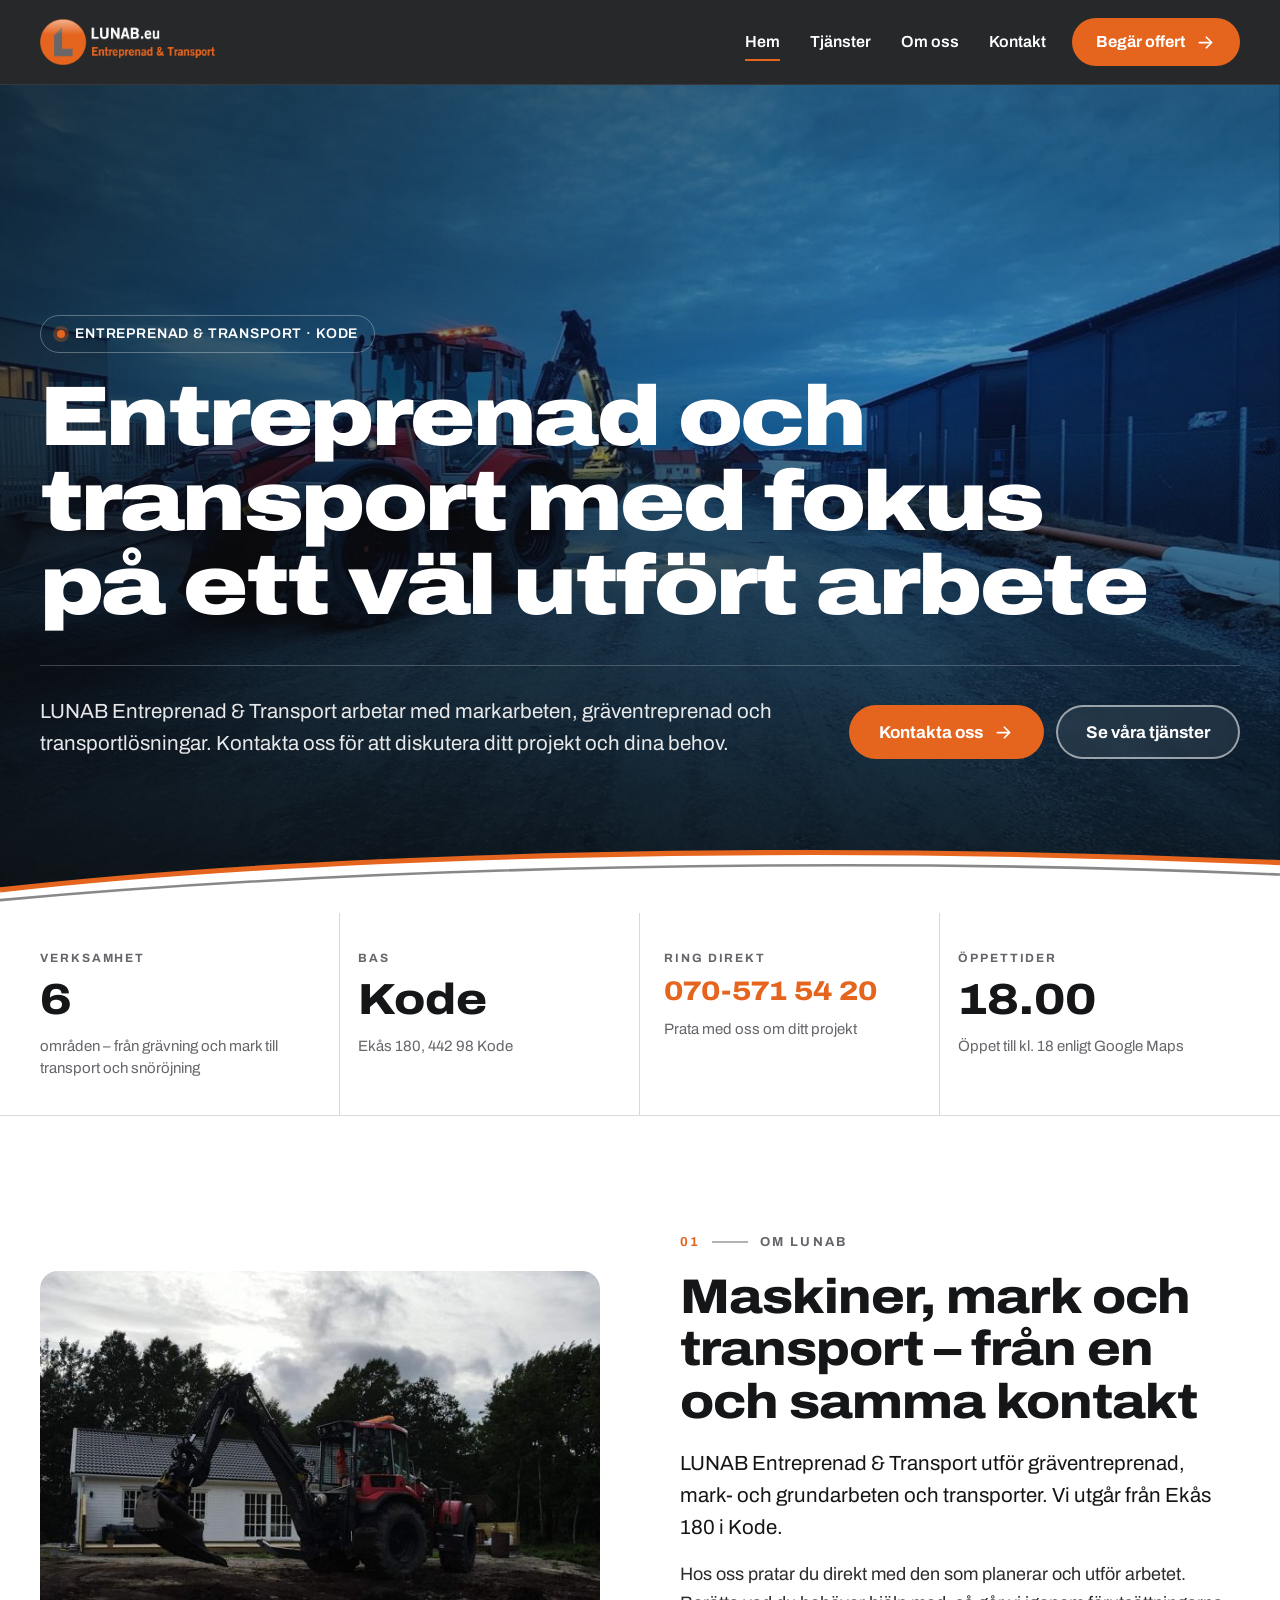
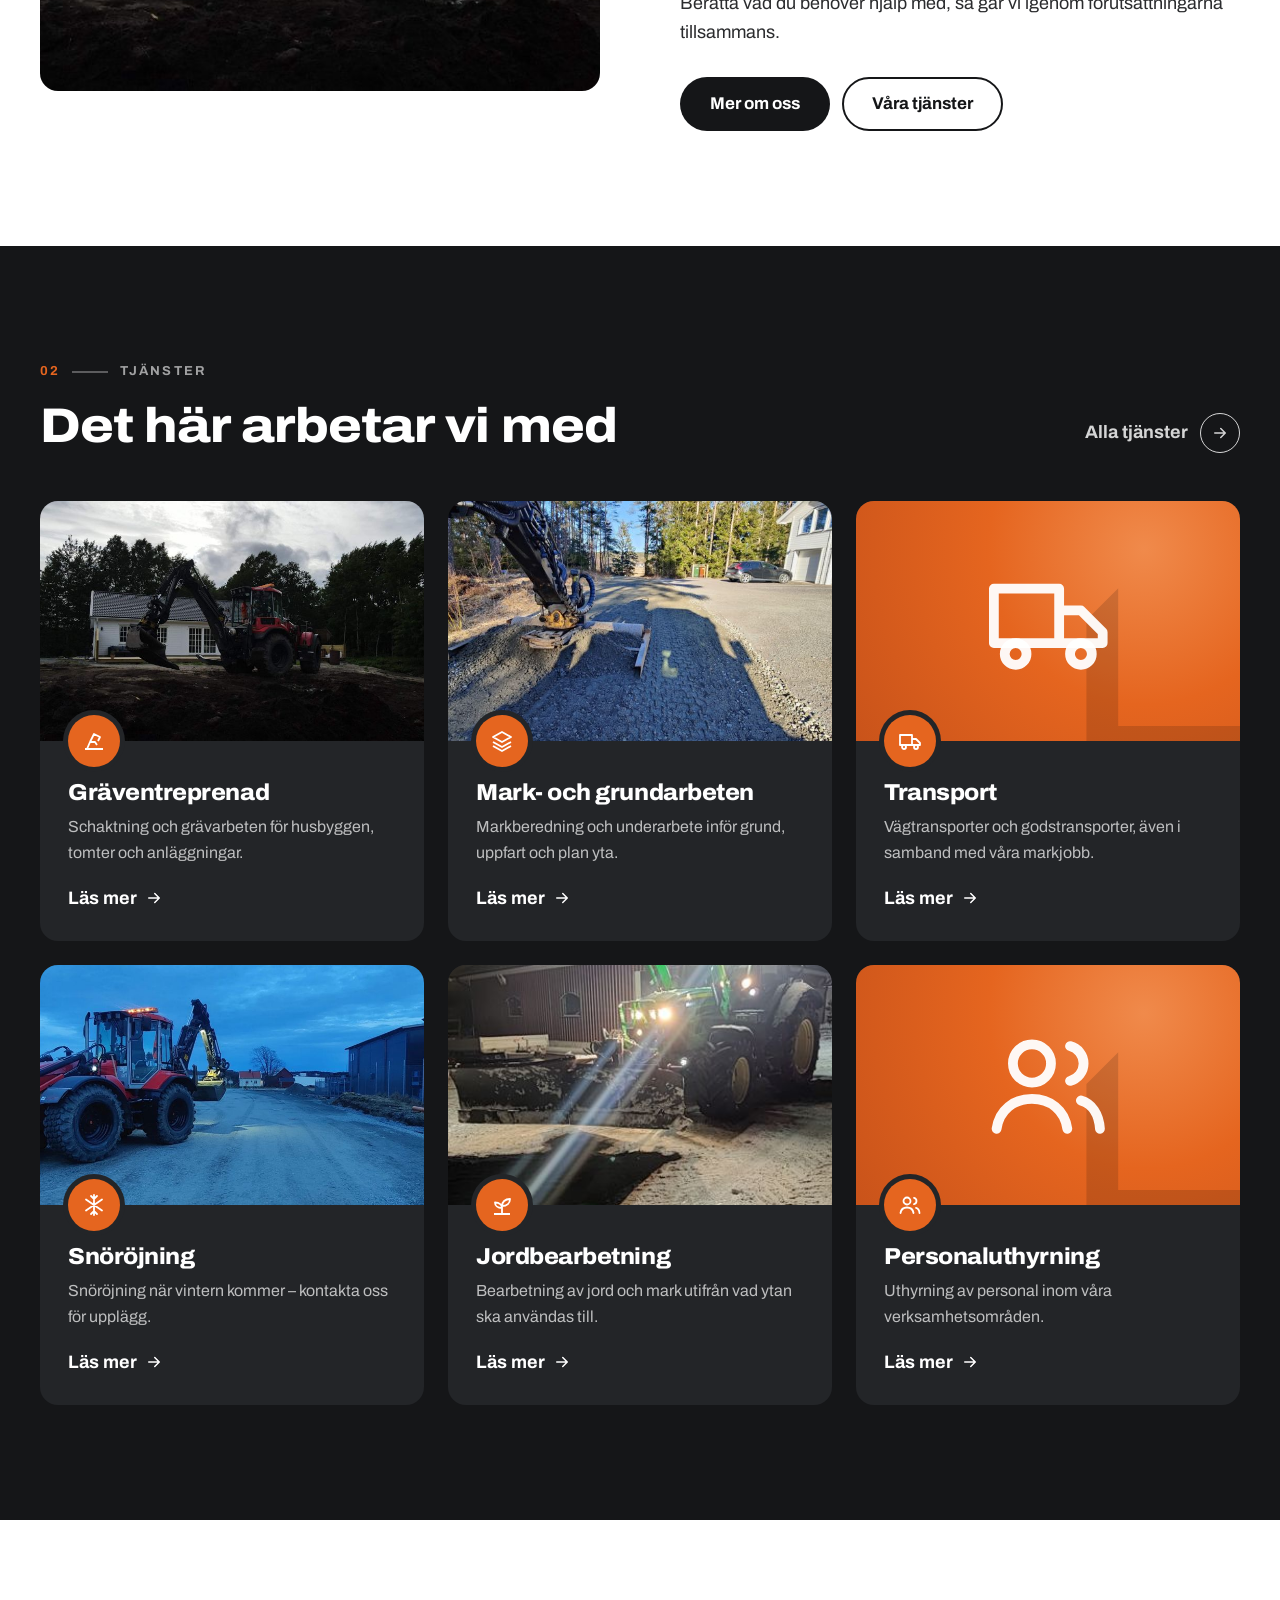
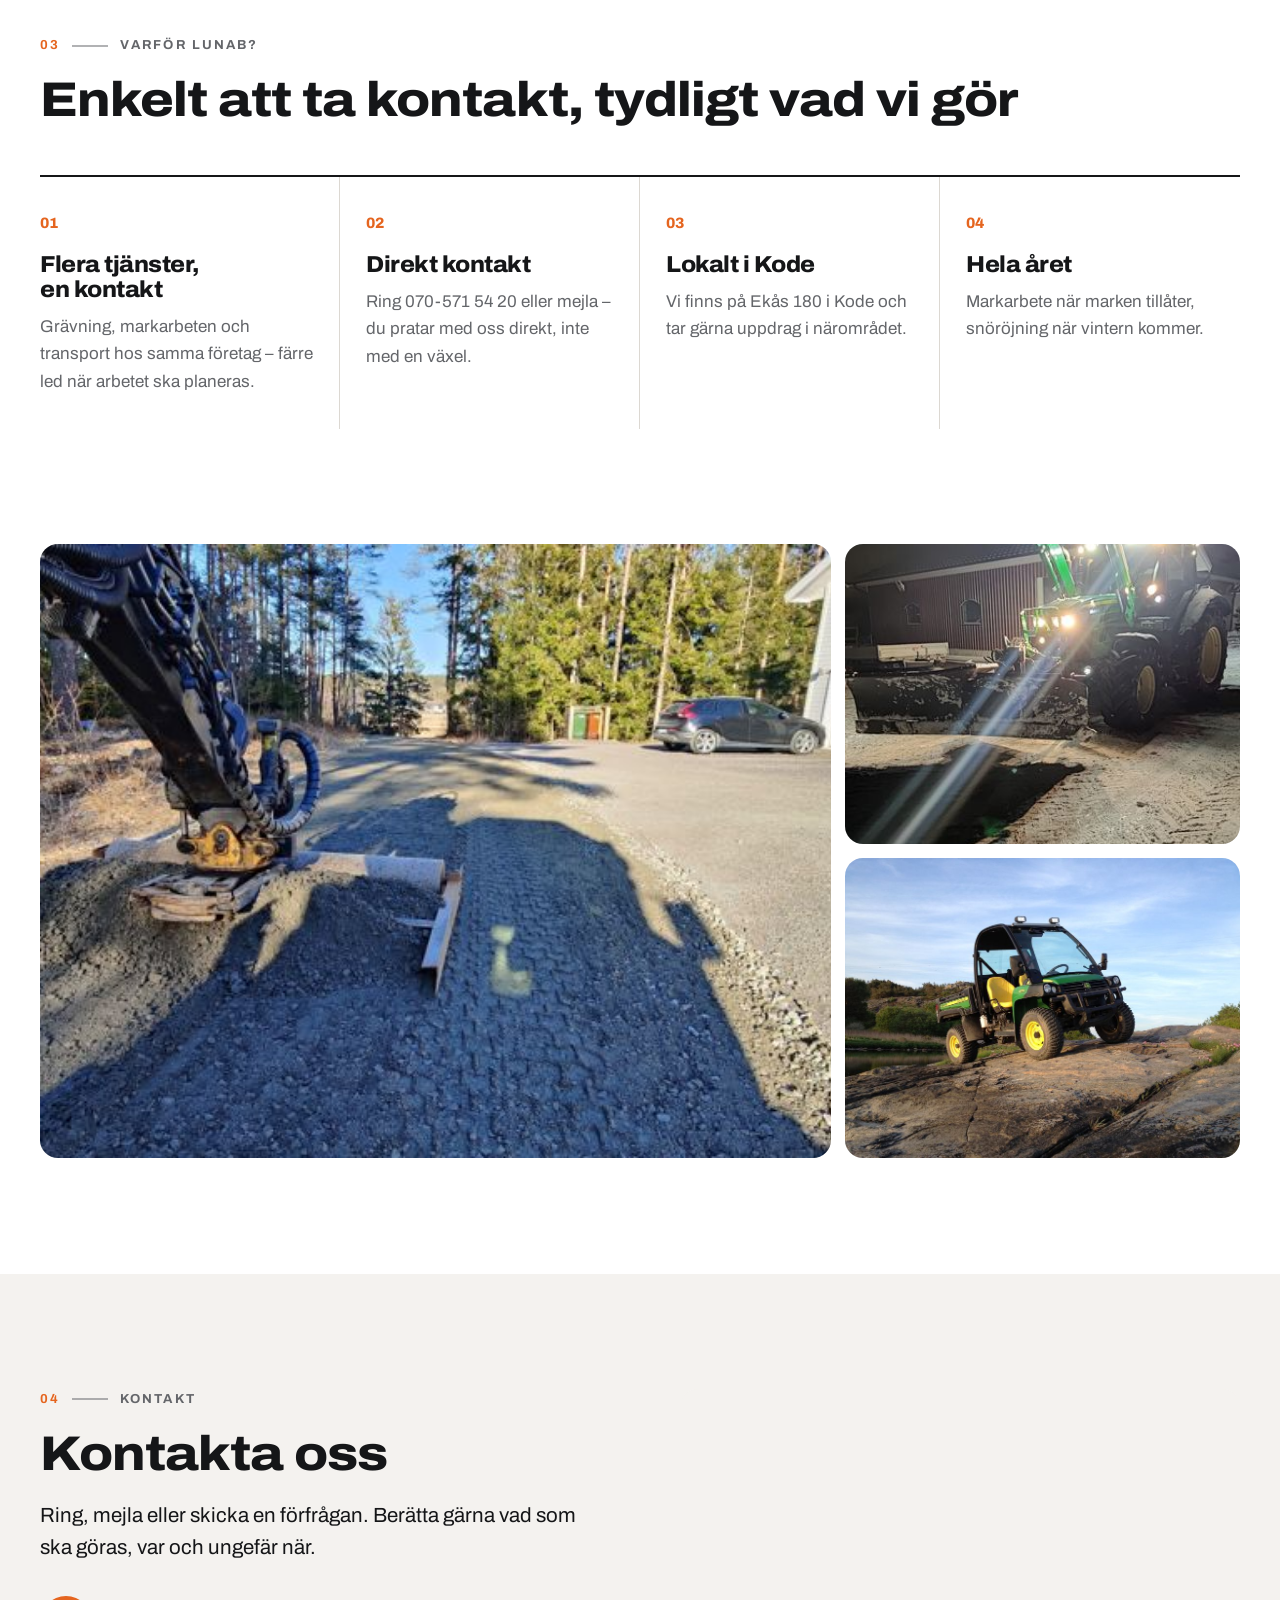
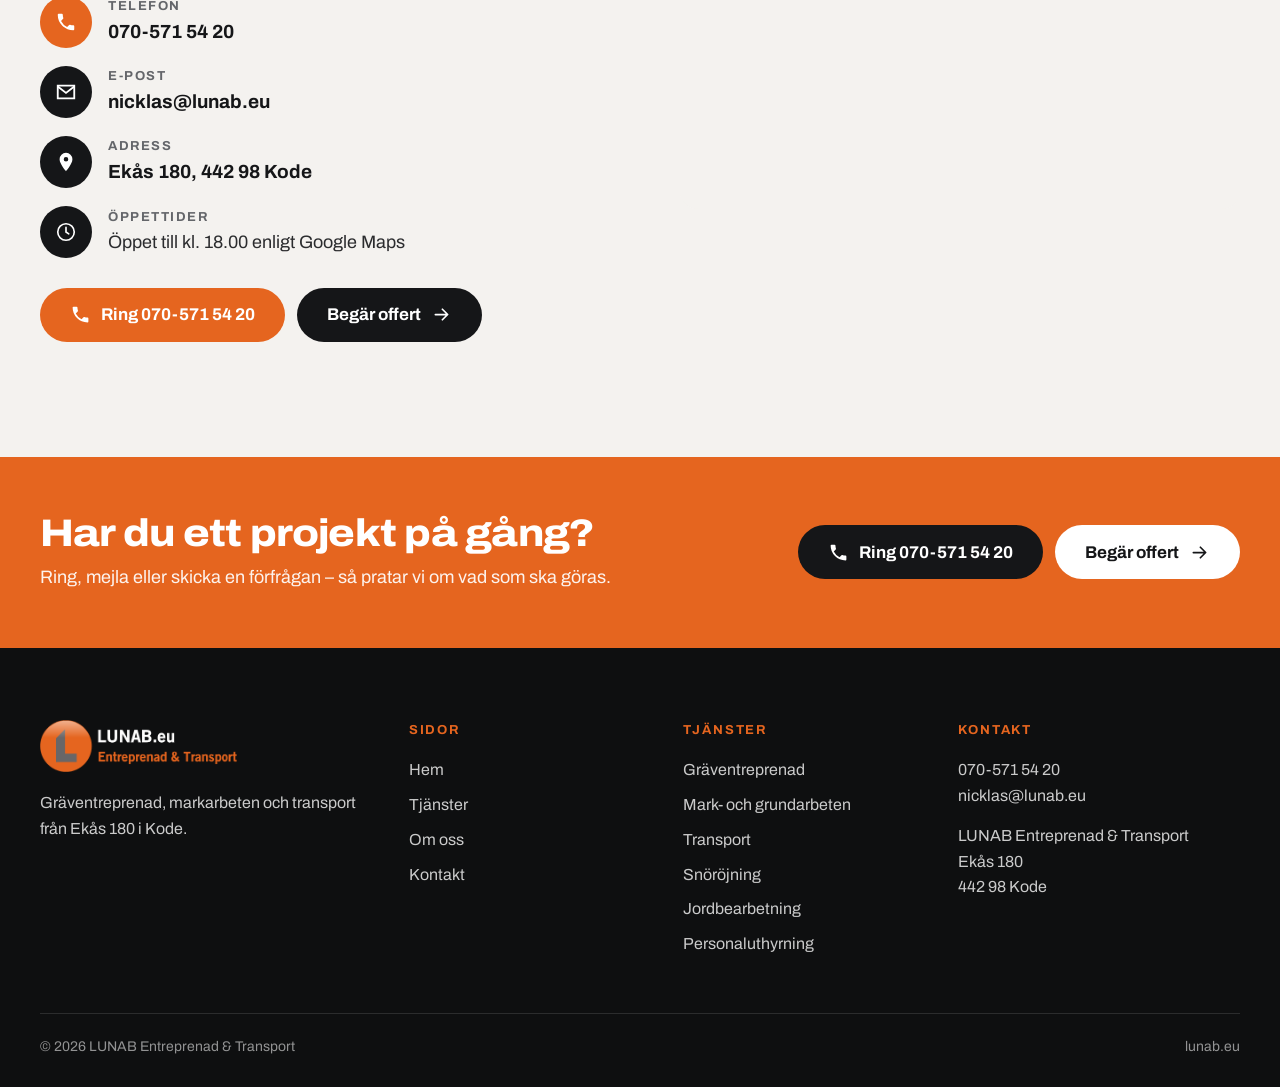
==== docs/index.html @ 1060cd92 "Ny webbplats för LUNAB Entreprenad & Transport Fem sidor (hem, tjänster, om oss, kontakt, 404) byggd" ====
<!doctype html>
<html lang="sv">
<head>
<meta charset="utf-8">
<meta name="viewport" content="width=device-width, initial-scale=1">
<title>LUNAB Entreprenad &amp; Transport – gräventreprenad, markarbeten och transport i Kode</title>
<meta name="description" content="LUNAB Entreprenad &amp; Transport i Kode utför gräventreprenad, mark- och grundarbeten, transporter, snöröjning, jordbearbetning och personaluthyrning. Ring 070-571 54 20.">
<link rel="canonical" href="https://elevatestudio018.github.io/LUNAB/">
<meta property="og:type" content="website">
<meta property="og:locale" content="sv_SE">
<meta property="og:title" content="LUNAB Entreprenad &amp; Transport – gräventreprenad, markarbeten och transport i Kode">
<meta property="og:description" content="LUNAB Entreprenad &amp; Transport i Kode utför gräventreprenad, mark- och grundarbeten, transporter, snöröjning, jordbearbetning och personaluthyrning. Ring 070-571 54 20.">
<meta property="og:url" content="https://elevatestudio018.github.io/LUNAB/">
<meta property="og:image" content="https://elevatestudio018.github.io/LUNAB/img/hero-maskin.jpg">
<meta name="theme-color" content="#151618">
<link rel="icon" href="img/symbol-32.png" sizes="32x32">
<link rel="apple-touch-icon" href="img/symbol-180.png">
<link rel="preconnect" href="https://fonts.googleapis.com">
<link rel="preconnect" href="https://fonts.gstatic.com" crossorigin>
<link rel="stylesheet" href="https://fonts.googleapis.com/css2?family=Archivo:wdth,wght@100..125,400..900&display=swap">
<link rel="stylesheet" href="assets/site.css">
<script type="application/ld+json">{"@context": "https://schema.org", "@type": "GeneralContractor", "name": "LUNAB Entreprenad & Transport", "url": "https://elevatestudio018.github.io/LUNAB/", "telephone": "+46 70 571 54 20", "email": "nicklas@lunab.eu", "image": "https://elevatestudio018.github.io/LUNAB/img/hero-maskin.jpg", "logo": "https://elevatestudio018.github.io/LUNAB/img/symbol-512.png", "sameAs": ["https://www.lunab.eu/"], "address": {"@type": "PostalAddress", "streetAddress": "Ekås 180", "postalCode": "442 98", "addressLocality": "Kode", "addressCountry": "SE"}, "areaServed": "Kode med omnejd", "makesOffer": [{"@type": "Offer", "itemOffered": {"@type": "Service", "name": "Gräventreprenad"}}, {"@type": "Offer", "itemOffered": {"@type": "Service", "name": "Mark- och grundarbeten"}}, {"@type": "Offer", "itemOffered": {"@type": "Service", "name": "Transport"}}, {"@type": "Offer", "itemOffered": {"@type": "Service", "name": "Snöröjning"}}, {"@type": "Offer", "itemOffered": {"@type": "Service", "name": "Jordbearbetning"}}, {"@type": "Offer", "itemOffered": {"@type": "Service", "name": "Personaluthyrning"}}]}</script>
</head>
<body>
<a class="skip" href="#main">Hoppa till innehållet</a>
<header class="head" id="head">
  <div class="wrap bar">
    <a class="logo" href="index.html" aria-label="LUNAB Entreprenad & Transport – startsidan"><img class="logo-img" src="img/lunab-logo-ljus.png" alt="LUNAB.eu Entreprenad &amp; Transport" width="444" height="117"></a>
    <nav class="nav" aria-label="Huvudmeny"><a href="index.html" aria-current="page">Hem</a><a href="tjanster.html">Tjänster</a><a href="om-oss.html">Om oss</a><a href="kontakt.html">Kontakt</a></nav>
    <a class="pill pill-orange head-cta" href="kontakt.html#offert">Begär offert <svg class="pi" viewBox="0 0 24 24" fill="none" aria-hidden="true"><path d="M5 12h13M13 6l6 6-6 6" fill="none" stroke="currentColor" stroke-width="2" stroke-linecap="round" stroke-linejoin="round"/></svg></a>
    <a class="round round-orange head-round" href="tel:+46705715420" aria-label="Ring 070-571 54 20"><svg class="pi" viewBox="0 0 24 24" fill="currentColor" aria-hidden="true"><path d="M6.6 10.8a15.1 15.1 0 0 0 6.6 6.6l2.2-2.2a1 1 0 0 1 1-.25 11.4 11.4 0 0 0 3.6.57 1 1 0 0 1 1 1V20a1 1 0 0 1-1 1A17 17 0 0 1 3 4a1 1 0 0 1 1-1h3.5a1 1 0 0 1 1 1c0 1.25.2 2.45.57 3.57a1 1 0 0 1-.25 1z"/></svg></a>
    <button class="burger" id="menuBtn" type="button" aria-expanded="false" aria-controls="menu" aria-label="Meny"><span></span><span></span></button>
  </div>
  <div class="menu" id="menu" hidden>
    <div class="wrap">
      <ul class="menu-main"><li><a href="index.html">Hem</a></li><li><a href="tjanster.html">Tjänster</a></li><li><a href="om-oss.html">Om oss</a></li><li><a href="kontakt.html">Kontakt</a></li></ul>
      <div class="btns"><a class="pill pill-orange" href="tel:+46705715420"><svg class="pi" viewBox="0 0 24 24" fill="currentColor" aria-hidden="true"><path d="M6.6 10.8a15.1 15.1 0 0 0 6.6 6.6l2.2-2.2a1 1 0 0 1 1-.25 11.4 11.4 0 0 0 3.6.57 1 1 0 0 1 1 1V20a1 1 0 0 1-1 1A17 17 0 0 1 3 4a1 1 0 0 1 1-1h3.5a1 1 0 0 1 1 1c0 1.25.2 2.45.57 3.57a1 1 0 0 1-.25 1z"/></svg>Ring 070-571 54 20</a><a class="pill pill-line" href="kontakt.html#offert">Begär offert</a></div>
    </div>
  </div>
</header>
<main id="main">

<section class="hero">
  <div class="hero-ph"><img class="" src="img/hero-maskin.jpg" srcset="img/hero-maskin-s.jpg 820w, img/hero-maskin.jpg 1920w" sizes="100vw" alt="LUNAB:s grävlastare på en arbetsplats i skymningen" fetchpriority="high"></div>
  <div class="wrap hero-in">
    <p class="hero-kicker"><span class="dot"></span>Entreprenad &amp; Transport · Kode</p>
    <h1>Entreprenad och transport med fokus på ett väl utfört arbete</h1>
    <div class="hero-row">
      <p class="hero-lead">LUNAB Entreprenad &amp; Transport arbetar med markarbeten, gräventreprenad och transportlösningar. Kontakta oss för att diskutera ditt projekt och dina behov.</p>
      <div class="btns">
        <a class="pill pill-orange" href="kontakt.html#offert">Kontakta oss <svg class="pi" viewBox="0 0 24 24" fill="none" aria-hidden="true"><path d="M5 12h13M13 6l6 6-6 6" fill="none" stroke="currentColor" stroke-width="2" stroke-linecap="round" stroke-linejoin="round"/></svg></a>
        <a class="pill pill-glass" href="tjanster.html">Se våra tjänster</a>
      </div>
    </div>
  </div>
  <svg class="swoosh" viewBox="0 0 1440 90" preserveAspectRatio="none" aria-hidden="true">
  <path d="M0 90V62C360 20 900 6 1440 30v60z" fill="var(--paper)"/>
  <path d="M0 62C360 20 900 6 1440 30" fill="none" stroke="var(--orange)" stroke-width="6"/>
  <path d="M0 74C420 34 960 22 1440 44" fill="none" stroke="var(--steel)" stroke-width="3" opacity=".8"/>
</svg>
</section>

<section class="facts">
  <div class="wrap facts-grid">
    <div class="fact reveal"><p class="fact-h">Verksamhet</p><p class="fact-big">6</p><p>områden – från grävning och mark till transport och snöröjning</p></div>
    <div class="fact reveal"><p class="fact-h">Bas</p><p class="fact-big">Kode</p><p>Ekås 180, 442 98 Kode</p></div>
    <div class="fact reveal"><p class="fact-h">Ring direkt</p><p class="fact-big fact-tel"><a href="tel:+46705715420">070-571 54 20</a></p><p>Prata med oss om ditt projekt</p></div>
    <div class="fact reveal"><p class="fact-h">Öppettider</p><p class="fact-big">18.00</p><p>Öppet till kl. 18 enligt Google Maps</p></div>
  </div>
</section>

<section class="sec">
  <div class="wrap split">
    <figure class="ph reveal"><img class="" src="img/grav-villa.jpg" srcset="img/grav-villa-s.jpg 820w, img/grav-villa.jpg 1920w" sizes="(min-width: 960px) 50vw, 100vw" alt="LUNAB:s grävlastare vid ett nybyggt hus" loading="lazy" decoding="async"></figure>
    <div class="reveal">
      <p class="eyebrow"><span class="eb-num">01</span><span class="eb-line"></span>Om LUNAB</p>
      <h2>Maskiner, mark och transport – från en och samma kontakt</h2>
      <p class="lead">LUNAB Entreprenad &amp; Transport utför gräventreprenad, mark- och grundarbeten och transporter. Vi utgår från Ekås 180 i Kode.</p>
      <p>Hos oss pratar du direkt med den som planerar och utför arbetet. Berätta vad du behöver hjälp med, så går vi igenom förutsättningarna tillsammans.</p>
      <div class="btns">
        <a class="pill pill-dark" href="om-oss.html">Mer om oss</a>
        <a class="pill pill-line-dark" href="tjanster.html">Våra tjänster</a>
      </div>
    </div>
  </div>
</section>

<section class="sec sec-dark" id="tjanster">
  <div class="wrap">
    <div class="sec-head">
      <div><p class="eyebrow"><span class="eb-num">02</span><span class="eb-line"></span>Tjänster</p><h2>Det här arbetar vi med</h2></div>
      <a class="arrow-link" href="tjanster.html">Alla tjänster <span class="round round-line"><svg class="pi" viewBox="0 0 24 24" fill="none" aria-hidden="true"><path d="M5 12h13M13 6l6 6-6 6" fill="none" stroke="currentColor" stroke-width="2" stroke-linecap="round" stroke-linejoin="round"/></svg></span></a>
    </div>
    <ul class="cards"><li class="card reveal"><a href="tjanster.html#gravning"><div class="card-ph"><img class="" src="img/grav-villa.jpg" srcset="img/grav-villa-s.jpg 820w, img/grav-villa.jpg 1920w" sizes="(min-width: 1100px) 33vw, (min-width: 760px) 50vw, 100vw" alt="Gräventreprenad – LUNAB" loading="lazy" decoding="async"></div>
      <div class="card-body">
        <span class="card-icon"><svg class="ic" viewBox="0 0 24 24" fill="none" aria-hidden="true"><path d="M3 20h18M5 20l3-7h5l2 3M8 13l4-8 6 3-2 4" fill="none" stroke="currentColor" stroke-width="1.8" stroke-linejoin="round"/></svg></span>
        <h3>Gräventreprenad</h3>
        <p>Schaktning och grävarbeten för husbyggen, tomter och anläggningar.</p>
        <span class="more">Läs mer <svg class="pi" viewBox="0 0 24 24" fill="none" aria-hidden="true"><path d="M5 12h13M13 6l6 6-6 6" fill="none" stroke="currentColor" stroke-width="2" stroke-linecap="round" stroke-linejoin="round"/></svg></span>
      </div></a></li><li class="card reveal"><a href="tjanster.html#mark"><div class="card-ph"><img class="" src="img/markarbete-grus.jpg" srcset="img/markarbete-grus-s.jpg 820w, img/markarbete-grus.jpg 1920w" sizes="(min-width: 1100px) 33vw, (min-width: 760px) 50vw, 100vw" alt="Mark- och grundarbeten – LUNAB" loading="lazy" decoding="async"></div>
      <div class="card-body">
        <span class="card-icon"><svg class="ic" viewBox="0 0 24 24" fill="none" aria-hidden="true"><path d="m12 3 9 5-9 5-9-5zM3 13l9 5 9-5M3 17l9 5 9-5" fill="none" stroke="currentColor" stroke-width="1.8" stroke-linejoin="round"/></svg></span>
        <h3>Mark- och grundarbeten</h3>
        <p>Markberedning och underarbete inför grund, uppfart och plan yta.</p>
        <span class="more">Läs mer <svg class="pi" viewBox="0 0 24 24" fill="none" aria-hidden="true"><path d="M5 12h13M13 6l6 6-6 6" fill="none" stroke="currentColor" stroke-width="2" stroke-linecap="round" stroke-linejoin="round"/></svg></span>
      </div></a></li><li class="card reveal"><a href="tjanster.html#transport"><div class="card-ph card-ph--brand"><svg class="card-ic" viewBox="0 0 24 24" fill="none" aria-hidden="true"><path d="M2 6h12v10H2zM14 10h4l4 4v2h-8z" fill="none" stroke="currentColor" stroke-width="1.8" stroke-linejoin="round"/><circle cx="6" cy="18" r="2" fill="none" stroke="currentColor" stroke-width="1.8"/><circle cx="18" cy="18" r="2" fill="none" stroke="currentColor" stroke-width="1.8"/></svg><span class="card-l" aria-hidden="true"></span></div>
      <div class="card-body">
        <span class="card-icon"><svg class="ic" viewBox="0 0 24 24" fill="none" aria-hidden="true"><path d="M2 6h12v10H2zM14 10h4l4 4v2h-8z" fill="none" stroke="currentColor" stroke-width="1.8" stroke-linejoin="round"/><circle cx="6" cy="18" r="2" fill="none" stroke="currentColor" stroke-width="1.8"/><circle cx="18" cy="18" r="2" fill="none" stroke="currentColor" stroke-width="1.8"/></svg></span>
        <h3>Transport</h3>
        <p>Vägtransporter och godstransporter, även i samband med våra markjobb.</p>
        <span class="more">Läs mer <svg class="pi" viewBox="0 0 24 24" fill="none" aria-hidden="true"><path d="M5 12h13M13 6l6 6-6 6" fill="none" stroke="currentColor" stroke-width="2" stroke-linecap="round" stroke-linejoin="round"/></svg></span>
      </div></a></li><li class="card reveal"><a href="tjanster.html#snorojning"><div class="card-ph"><img class="" src="img/hjullastare-kvall.jpg" srcset="img/hjullastare-kvall-s.jpg 820w, img/hjullastare-kvall.jpg 1920w" sizes="(min-width: 1100px) 33vw, (min-width: 760px) 50vw, 100vw" alt="Snöröjning – LUNAB" loading="lazy" decoding="async"></div>
      <div class="card-body">
        <span class="card-icon"><svg class="ic" viewBox="0 0 24 24" fill="none" aria-hidden="true"><path d="M12 2v20M4 6.5l16 11M20 6.5 4 17.5M9 3l3 3 3-3M9 21l3-3 3 3" fill="none" stroke="currentColor" stroke-width="1.8" stroke-linecap="round"/></svg></span>
        <h3>Snöröjning</h3>
        <p>Snöröjning när vintern kommer – kontakta oss för upplägg.</p>
        <span class="more">Läs mer <svg class="pi" viewBox="0 0 24 24" fill="none" aria-hidden="true"><path d="M5 12h13M13 6l6 6-6 6" fill="none" stroke="currentColor" stroke-width="2" stroke-linecap="round" stroke-linejoin="round"/></svg></span>
      </div></a></li><li class="card reveal"><a href="tjanster.html#jord"><div class="card-ph"><img class="" src="img/traktor-natt.jpg" srcset="img/traktor-natt-s.jpg 820w, img/traktor-natt.jpg 1920w" sizes="(min-width: 1100px) 33vw, (min-width: 760px) 50vw, 100vw" alt="Jordbearbetning – LUNAB" loading="lazy" decoding="async"></div>
      <div class="card-body">
        <span class="card-icon"><svg class="ic" viewBox="0 0 24 24" fill="none" aria-hidden="true"><path d="M12 21v-8M12 13c0-4 3-7 8-7 0 4-3 7-8 7zM12 15c0-3-2.5-5.5-7-5.5 0 3 2.5 5.5 7 5.5zM4 21h16" fill="none" stroke="currentColor" stroke-width="1.8" stroke-linejoin="round"/></svg></span>
        <h3>Jordbearbetning</h3>
        <p>Bearbetning av jord och mark utifrån vad ytan ska användas till.</p>
        <span class="more">Läs mer <svg class="pi" viewBox="0 0 24 24" fill="none" aria-hidden="true"><path d="M5 12h13M13 6l6 6-6 6" fill="none" stroke="currentColor" stroke-width="2" stroke-linecap="round" stroke-linejoin="round"/></svg></span>
      </div></a></li><li class="card reveal"><a href="tjanster.html#personal"><div class="card-ph card-ph--brand"><svg class="card-ic" viewBox="0 0 24 24" fill="none" aria-hidden="true"><circle cx="9" cy="8" r="3.5" fill="none" stroke="currentColor" stroke-width="1.8"/><path d="M2.5 20c.5-3.5 3.2-5.5 6.5-5.5s6 2 6.5 5.5M16 4.8a3.3 3.3 0 0 1 0 6.4M18 14.8c2 .6 3.3 2.4 3.5 5.2" fill="none" stroke="currentColor" stroke-width="1.8" stroke-linecap="round"/></svg><span class="card-l" aria-hidden="true"></span></div>
      <div class="card-body">
        <span class="card-icon"><svg class="ic" viewBox="0 0 24 24" fill="none" aria-hidden="true"><circle cx="9" cy="8" r="3.5" fill="none" stroke="currentColor" stroke-width="1.8"/><path d="M2.5 20c.5-3.5 3.2-5.5 6.5-5.5s6 2 6.5 5.5M16 4.8a3.3 3.3 0 0 1 0 6.4M18 14.8c2 .6 3.3 2.4 3.5 5.2" fill="none" stroke="currentColor" stroke-width="1.8" stroke-linecap="round"/></svg></span>
        <h3>Personaluthyrning</h3>
        <p>Uthyrning av personal inom våra verksamhetsområden.</p>
        <span class="more">Läs mer <svg class="pi" viewBox="0 0 24 24" fill="none" aria-hidden="true"><path d="M5 12h13M13 6l6 6-6 6" fill="none" stroke="currentColor" stroke-width="2" stroke-linecap="round" stroke-linejoin="round"/></svg></span>
      </div></a></li></ul>
  </div>
</section>

<section class="sec">
  <div class="wrap">
    <div class="sec-head">
      <div><p class="eyebrow"><span class="eb-num">03</span><span class="eb-line"></span>Varför LUNAB?</p><h2>Enkelt att ta kontakt, tydligt vad vi gör</h2></div>
    </div>
    <ol class="why">
      <li class="reveal"><span class="why-n">01</span><h3>Flera tjänster, en kontakt</h3><p>Grävning, markarbeten och transport hos samma företag – färre led när arbetet ska planeras.</p></li>
      <li class="reveal"><span class="why-n">02</span><h3>Direkt kontakt</h3><p>Ring 070-571 54 20 eller mejla – du pratar med oss direkt, inte med en växel.</p></li>
      <li class="reveal"><span class="why-n">03</span><h3>Lokalt i Kode</h3><p>Vi finns på Ekås 180 i Kode och tar gärna uppdrag i närområdet.</p></li>
      <li class="reveal"><span class="why-n">04</span><h3>Hela året</h3><p>Markarbete när marken tillåter, snöröjning när vintern kommer.</p></li>
    </ol>
  </div>
</section>

<section class="gallery" aria-label="Bilder från LUNAB">
  <div class="wrap">
    <div class="gal">
      <figure class="g1 reveal"><img class="" src="img/markarbete-grus.jpg" srcset="img/markarbete-grus-s.jpg 820w, img/markarbete-grus.jpg 1920w" sizes="(min-width: 960px) 60vw, 100vw" alt="Grävmaskin som planerar en grusyta" loading="lazy" decoding="async"></figure>
      <figure class="g2 reveal"><img class="" src="img/traktor-natt.jpg" srcset="img/traktor-natt-s.jpg 820w, img/traktor-natt.jpg 1920w" sizes="(min-width: 960px) 30vw, 50vw" alt="Traktor med lastare i arbete på kvällen" loading="lazy" decoding="async"></figure>
      <figure class="g3 reveal"><img class="" src="img/gator.jpg" srcset="img/gator-s.jpg 820w, img/gator.jpg 1920w" sizes="(min-width: 960px) 30vw, 50vw" alt="LUNAB:s terrängfordon på en klipphäll" loading="lazy" decoding="async"></figure>
      <figure class="g4 reveal"><img class="" src="img/hjullastare-kvall.jpg" srcset="img/hjullastare-kvall-s.jpg 820w, img/hjullastare-kvall.jpg 1920w" sizes="(min-width: 960px) 60vw, 100vw" alt="Grävlastare på en arbetsplats en vinterkväll" loading="lazy" decoding="async"></figure>
    </div>
  </div>
</section>

<section class="sec sec-tint" id="kontakt">
  <div class="wrap split split-top">
    <div class="reveal">
      <p class="eyebrow"><span class="eb-num">04</span><span class="eb-line"></span>Kontakt</p>
      <h2>Kontakta oss</h2>
      <p class="lead">Ring, mejla eller skicka en förfrågan. Berätta gärna vad som ska göras, var och ungefär när.</p>
      <ul class="clist">
      <li><span class="round round-orange"><svg class="pi" viewBox="0 0 24 24" fill="currentColor" aria-hidden="true"><path d="M6.6 10.8a15.1 15.1 0 0 0 6.6 6.6l2.2-2.2a1 1 0 0 1 1-.25 11.4 11.4 0 0 0 3.6.57 1 1 0 0 1 1 1V20a1 1 0 0 1-1 1A17 17 0 0 1 3 4a1 1 0 0 1 1-1h3.5a1 1 0 0 1 1 1c0 1.25.2 2.45.57 3.57a1 1 0 0 1-.25 1z"/></svg></span><div><span class="cl-h">Telefon</span><a href="tel:+46705715420">070-571 54 20</a></div></li>
      <li><span class="round round-dark"><svg class="pi" viewBox="0 0 24 24" fill="none" aria-hidden="true"><path d="M3 5h18v14H3z" fill="none" stroke="currentColor" stroke-width="2"/><path d="m3 6 9 7 9-7" fill="none" stroke="currentColor" stroke-width="2"/></svg></span><div><span class="cl-h">E-post</span><a href="mailto:nicklas@lunab.eu">nicklas@lunab.eu</a></div></li>
      <li><span class="round round-dark"><svg class="pi" viewBox="0 0 24 24" fill="currentColor" aria-hidden="true"><path d="M12 2a7 7 0 0 0-7 7c0 5.2 7 13 7 13s7-7.8 7-13a7 7 0 0 0-7-7zm0 9.5A2.5 2.5 0 1 1 12 6.5a2.5 2.5 0 0 1 0 5z"/></svg></span><div><span class="cl-h">Adress</span><a href="https://www.google.com/maps/search/?api=1&amp;query=LUNAB+Entreprenad,+Ek%C3%A5s+180,+442+98+Kode" rel="noopener">Ekås 180, 442 98 Kode</a></div></li>
      <li><span class="round round-dark"><svg class="pi" viewBox="0 0 24 24" fill="none" aria-hidden="true"><circle cx="12" cy="12" r="9" fill="none" stroke="currentColor" stroke-width="1.8"/><path d="M12 7v5l3 2" fill="none" stroke="currentColor" stroke-width="1.8" stroke-linecap="round"/></svg></span><div><span class="cl-h">Öppettider</span><span>Öppet till kl. 18.00 enligt Google Maps</span></div></li>
    </ul>
      <div class="btns"><a class="pill pill-orange" href="tel:+46705715420"><svg class="pi" viewBox="0 0 24 24" fill="currentColor" aria-hidden="true"><path d="M6.6 10.8a15.1 15.1 0 0 0 6.6 6.6l2.2-2.2a1 1 0 0 1 1-.25 11.4 11.4 0 0 0 3.6.57 1 1 0 0 1 1 1V20a1 1 0 0 1-1 1A17 17 0 0 1 3 4a1 1 0 0 1 1-1h3.5a1 1 0 0 1 1 1c0 1.25.2 2.45.57 3.57a1 1 0 0 1-.25 1z"/></svg>Ring 070-571 54 20</a><a class="pill pill-dark" href="kontakt.html#offert">Begär offert <svg class="pi" viewBox="0 0 24 24" fill="none" aria-hidden="true"><path d="M5 12h13M13 6l6 6-6 6" fill="none" stroke="currentColor" stroke-width="2" stroke-linecap="round" stroke-linejoin="round"/></svg></a></div>
    </div>
    <div class="reveal"><div class="map"><iframe title="Karta: Ekås 180, 442 98 Kode" loading="lazy" referrerpolicy="no-referrer-when-downgrade" src="https://maps.google.com/maps?q=LUNAB+Entreprenad,+Ek%C3%A5s+180,+442+98+Kode&amp;z=13&amp;output=embed"></iframe></div></div>
  </div>
</section>
</main>
<section class="cta-band">
  <div class="wrap cta-in">
    <div>
      <h2>Har du ett projekt på gång?</h2>
      <p>Ring, mejla eller skicka en förfrågan – så pratar vi om vad som ska göras.</p>
    </div>
    <div class="btns"><a class="pill pill-orange" href="tel:+46705715420"><svg class="pi" viewBox="0 0 24 24" fill="currentColor" aria-hidden="true"><path d="M6.6 10.8a15.1 15.1 0 0 0 6.6 6.6l2.2-2.2a1 1 0 0 1 1-.25 11.4 11.4 0 0 0 3.6.57 1 1 0 0 1 1 1V20a1 1 0 0 1-1 1A17 17 0 0 1 3 4a1 1 0 0 1 1-1h3.5a1 1 0 0 1 1 1c0 1.25.2 2.45.57 3.57a1 1 0 0 1-.25 1z"/></svg>Ring 070-571 54 20</a><a class="pill pill-light" href="kontakt.html#offert">Begär offert <svg class="pi" viewBox="0 0 24 24" fill="none" aria-hidden="true"><path d="M5 12h13M13 6l6 6-6 6" fill="none" stroke="currentColor" stroke-width="2" stroke-linecap="round" stroke-linejoin="round"/></svg></a></div>
  </div>
</section>
<footer class="foot">
  <div class="wrap">
    <div class="foot-grid">
      <div>
        <img class="foot-logo" src="img/lunab-logo-ljus.png" alt="LUNAB Entreprenad & Transport" width="444" height="117" loading="lazy">
        <p class="foot-tag">Gräventreprenad, markarbeten och transport från Ekås 180 i Kode.</p>
      </div>
      <div><p class="foot-h">Sidor</p><ul><li><a href="index.html">Hem</a></li><li><a href="tjanster.html">Tjänster</a></li><li><a href="om-oss.html">Om oss</a></li><li><a href="kontakt.html">Kontakt</a></li></ul></div>
      <div><p class="foot-h">Tjänster</p><ul><li><a href="tjanster.html#gravning">Gräventreprenad</a></li><li><a href="tjanster.html#mark">Mark- och grundarbeten</a></li><li><a href="tjanster.html#transport">Transport</a></li><li><a href="tjanster.html#snorojning">Snöröjning</a></li><li><a href="tjanster.html#jord">Jordbearbetning</a></li><li><a href="tjanster.html#personal">Personaluthyrning</a></li></ul></div>
      <div>
        <p class="foot-h">Kontakt</p>
        <p><a href="tel:+46705715420">070-571 54 20</a><br><a href="mailto:nicklas@lunab.eu">nicklas@lunab.eu</a></p>
        <p>LUNAB Entreprenad & Transport<br>Ekås 180<br>442 98 Kode</p>
      </div>
    </div>
    <div class="foot-end">
      <span>© <span data-year></span> LUNAB Entreprenad & Transport</span>
      <a href="https://www.lunab.eu/">lunab.eu</a>
    </div>
  </div>
</footer>
<a class="fab" href="tel:+46705715420" aria-label="Ring 070-571 54 20"><svg class="pi" viewBox="0 0 24 24" fill="currentColor" aria-hidden="true"><path d="M6.6 10.8a15.1 15.1 0 0 0 6.6 6.6l2.2-2.2a1 1 0 0 1 1-.25 11.4 11.4 0 0 0 3.6.57 1 1 0 0 1 1 1V20a1 1 0 0 1-1 1A17 17 0 0 1 3 4a1 1 0 0 1 1-1h3.5a1 1 0 0 1 1 1c0 1.25.2 2.45.57 3.57a1 1 0 0 1-.25 1z"/></svg></a>
<script src="assets/site.js" defer></script>
</body>
</html>
---- docs/assets/site.css ----
/* LUNAB Entreprenad & Transport. Loggans orange och grafit bär sidan: mörk filmisk hero och sidfot (AMT Bygg),
   numrerade rubrikhuvuden och svepande streck under heron (AMT Bygg 2), piller- och runda Ring-knappar (S-Bygg). */

:root {
  --ink: #151618;
  --ink-2: #0e0f10;
  --graphite: #232528;
  --steel: #6b6b6b;
  --text: #2b2c2e;
  --muted: #64666a;
  --paper: #ffffff;
  --tint: #f4f2ef;
  --line: #dcd8d2;
  --orange: #e5651f;
  --orange-2: #c9531a;
  --error: #c0262d;
  --wrap: 1280px;
  --head-h: 84px;
  --r: 18px;
  --font: "Archivo", "Helvetica Neue", Arial, sans-serif;
  --ease: cubic-bezier(.2, .7, .1, 1);
}

*, *::before, *::after { box-sizing: border-box; }
html { scroll-behavior: smooth; scroll-padding-top: calc(var(--head-h) + 12px); -webkit-text-size-adjust: 100%; }
body { margin: 0; background: var(--paper); color: var(--text); font: 400 18px/1.62 var(--font); -webkit-font-smoothing: antialiased; overflow-x: hidden; overflow-wrap: break-word; }
[hidden] { display: none !important; }
img { display: block; max-width: 100%; }
a { color: inherit; }
h1, h2, h3 { margin: 0; color: var(--ink); font-weight: 800; font-stretch: 112%; letter-spacing: -.02em; line-height: 1.08; text-wrap: balance; }
h2 { font-size: clamp(32px, 3.8vw, 52px); }
h3 { font-size: clamp(21px, 1.8vw, 25px); font-stretch: 105%; }
p, figure { margin: 0; }
ul, ol { margin: 0; padding: 0; list-style: none; }
button { font: inherit; color: inherit; }
::selection { background: var(--orange); color: #fff; }
:focus-visible { outline: 3px solid var(--orange); outline-offset: 3px; }
.skip { position: absolute; left: 12px; top: -60px; z-index: 100; padding: 10px 16px; background: var(--orange); color: #fff; }
.skip:focus { top: 12px; }
.wrap { width: 100%; max-width: var(--wrap); margin-inline: auto; padding-inline: 20px; }
@media (min-width: 700px) { .wrap { padding-inline: 40px; } }

/* Knappar: piller och runda (S-Bygg) */
.pill { display: inline-flex; align-items: center; justify-content: center; gap: 10px; min-height: 54px; padding: 13px 28px; border: 2px solid transparent; border-radius: 999px; font: 700 17px/1.15 var(--font); text-decoration: none; cursor: pointer; transition: background-color .18s, color .18s, border-color .18s, transform .12s; }
.pill:active { transform: scale(.97); }
.pill .pi { width: 21px; height: 21px; flex: none; transition: transform .2s var(--ease); }
.pill:hover .pi { transform: translateX(3px); }
.pill-orange { background: var(--orange); color: #fff; }
.pill-orange:hover { background: var(--orange-2); }
.pill-dark { background: var(--ink); color: #fff; }
.pill-dark:hover { background: #000; }
.pill-light { background: #fff; color: var(--ink); }
.pill-light:hover { background: var(--tint); }
.pill-glass { background: rgb(255 255 255 / .08); color: #fff; border-color: rgb(255 255 255 / .55); backdrop-filter: blur(6px); }
.pill-glass:hover { background: #fff; color: var(--ink); }
.pill-line { color: #fff; border-color: rgb(255 255 255 / .5); }
.pill-line-dark { color: var(--ink); border-color: var(--ink); }
.pill-line-dark:hover { background: var(--ink); color: #fff; }
.pill-sm { min-height: 44px; padding: 9px 20px; font-size: 15px; }
.round { display: grid; place-items: center; width: 52px; height: 52px; flex: none; border-radius: 50%; }
.round .pi { width: 22px; height: 22px; }
.round-orange { background: var(--orange); color: #fff; }
.round-dark { background: var(--ink); color: #fff; }
.round-line { width: 40px; height: 40px; border: 1.5px solid currentColor; }
.round-line .pi { width: 18px; height: 18px; }
.btns { display: flex; flex-wrap: wrap; gap: 12px; margin-top: 30px; }
.link { background: none; border: 0; padding: 0; font-weight: 700; text-decoration: underline; text-underline-offset: 4px; cursor: pointer; }
.arrow-link { display: inline-flex; align-items: center; gap: 12px; font-weight: 700; text-decoration: none; }
.arrow-link:hover .round-line { background: var(--orange); border-color: var(--orange); color: #fff; }

/* Rubrikhuvud: 01 —— ETIKETT (AMT Bygg 2) */
.eyebrow { display: flex; align-items: center; gap: 12px; margin-bottom: 18px; font-size: 13px; font-weight: 700; letter-spacing: .16em; text-transform: uppercase; color: var(--muted); }
.eb-num { color: var(--orange); }
.eb-line { width: 36px; height: 2px; background: currentColor; opacity: .5; }

/* Sidhuvud */
.head { position: sticky; top: 0; z-index: 50; background: rgb(21 22 24 / .92); backdrop-filter: blur(10px); color: #fff; border-bottom: 1px solid rgb(255 255 255 / .08); }
.bar { display: flex; align-items: center; gap: 16px; height: var(--head-h); }
.logo-img { height: 40px; width: auto; }
@media (min-width: 700px) { .logo-img { height: 46px; } }
.nav { display: none; margin-left: auto; gap: 30px; }
.nav a { position: relative; font-weight: 600; font-size: 16px; text-decoration: none; padding: 6px 0; }
.nav a::after { content: ""; position: absolute; left: 0; right: 0; bottom: 0; height: 2px; background: var(--orange); transform: scaleX(0); transition: transform .25s var(--ease); }
.nav a:hover::after, .nav a[aria-current="page"]::after { transform: scaleX(1); }
.head-cta { display: none; min-height: 48px; padding: 10px 22px; font-size: 16px; }
.head-round { margin-left: auto; width: 48px; height: 48px; }
.burger { display: grid; align-content: center; gap: 8px; width: 48px; height: 48px; padding: 0 11px; border: 0; background: none; cursor: pointer; }
.burger span { display: block; height: 2px; background: #fff; transition: transform .2s; }
.burger[aria-expanded="true"] span:first-child { transform: translateY(5px) rotate(45deg); }
.burger[aria-expanded="true"] span:last-child { transform: translateY(-5px) rotate(-45deg); }
.menu { border-top: 1px solid rgb(255 255 255 / .12); max-height: calc(100svh - var(--head-h)); overflow-y: auto; }
.menu .wrap { padding-top: 10px; padding-bottom: 30px; }
.menu-main a { display: block; padding: 12px 0; font-size: 28px; font-weight: 800; font-stretch: 112%; text-decoration: none; border-bottom: 1px solid rgb(255 255 255 / .08); }
@media (min-width: 1000px) {
  .nav { display: flex; }
  .head-cta { display: inline-flex; margin-left: 10px; }
  .head-round, .burger, .menu { display: none !important; }
}

/* Hero: mörk och filmisk (AMT Bygg) med svepande streck (AMT Bygg 2) */
.hero { position: relative; isolation: isolate; display: flex; align-items: flex-end; min-height: min(92svh, 860px); color: #fff; background: var(--ink-2); overflow: hidden; }
.hero-ph { position: absolute; inset: 0; z-index: -1; }
.hero-ph img { width: 100%; height: 100%; object-fit: cover; animation: zoom 18s ease-out both; }
.hero-ph::after { content: ""; position: absolute; inset: 0; background: linear-gradient(180deg, rgb(10 11 12 / .45) 0%, rgb(10 11 12 / .25) 35%, rgb(10 11 12 / .85) 100%), linear-gradient(90deg, rgb(10 11 12 / .6), transparent 70%); }
@keyframes zoom { from { transform: scale(1.08); } to { transform: scale(1); } }
.hero-in { padding-top: 80px; padding-bottom: clamp(110px, 12vw, 160px); }
.hero-kicker { display: inline-flex; align-items: center; gap: 10px; margin-bottom: 22px; padding: 7px 16px; border: 1px solid rgb(255 255 255 / .3); border-radius: 999px; font-size: 14px; font-weight: 600; letter-spacing: .06em; text-transform: uppercase; }
.dot { width: 8px; height: 8px; border-radius: 50%; background: var(--orange); box-shadow: 0 0 0 4px rgb(229 101 31 / .3); }
.hero h1 { color: #fff; max-width: 14em; font-size: clamp(40px, 6.6vw, 92px); font-weight: 900; font-stretch: 118%; line-height: 1.0; letter-spacing: -.03em; }
.hero-row { display: grid; gap: 8px; margin-top: 36px; padding-top: 30px; border-top: 1px solid rgb(255 255 255 / .22); }
@media (min-width: 960px) { .hero-row { grid-template-columns: 1fr auto; align-items: end; gap: 48px; } .hero-row .btns { margin-top: 0; } }
.hero-lead { max-width: 36em; font-size: clamp(18px, 1.6vw, 21px); line-height: 1.55; color: rgb(255 255 255 / .9); }
.hero h1 + .hero-lead { margin-top: 22px; }
.hero-small { min-height: min(66svh, 600px); }
.crumbs { margin-bottom: 18px; font-size: 15px; color: rgb(255 255 255 / .75); }
.crumbs a { color: #fff; }
.chips .pill-dark { background: rgb(255 255 255 / .1); border-color: rgb(255 255 255 / .25); }
.chips .pill-dark:hover { background: var(--orange); border-color: var(--orange); }
.swoosh { position: absolute; left: 0; right: 0; bottom: -1px; width: 100%; height: clamp(40px, 6vw, 90px); }

/* Faktarad (AMT Bygg 2) */
.facts { border-bottom: 1px solid var(--line); }
.facts-grid { display: grid; grid-template-columns: 1fr 1fr; }
@media (min-width: 960px) { .facts-grid { grid-template-columns: repeat(4, 1fr); } }
.fact { padding: 28px 18px 30px 0; border-bottom: 1px solid var(--line); }
.fact:nth-child(odd) { border-right: 1px solid var(--line); }
.fact:nth-child(even) { padding-left: 18px; }
@media (min-width: 960px) { .fact { border-bottom: 0; padding: 36px 24px; border-right: 1px solid var(--line); } .fact:first-child { padding-left: 0; } .fact:last-child { border-right: 0; } }
.fact-h { font-size: 12px; font-weight: 700; letter-spacing: .16em; text-transform: uppercase; color: var(--muted); }
.fact-big { margin: 10px 0 6px; font-size: clamp(30px, 3.4vw, 48px); font-weight: 800; font-stretch: 115%; line-height: 1; color: var(--ink); }
.fact-tel { font-size: clamp(18px, 2.1vw, 30px); white-space: nowrap; }
.fact-tel a { text-decoration: none; color: var(--orange); }
.fact p:last-child { font-size: 15px; color: var(--muted); line-height: 1.45; }

/* Sektioner */
.sec { padding: clamp(72px, 9vw, 136px) 0; }
.sec-tint { background: var(--tint); }
.sec-dark { background: var(--ink); color: rgb(255 255 255 / .82); }
.sec-dark h2, .sec-dark h3 { color: #fff; }
.sec-dark .eyebrow { color: rgb(255 255 255 / .6); }
.sec-head { display: flex; flex-wrap: wrap; align-items: flex-end; justify-content: space-between; gap: 20px 40px; margin-bottom: 48px; }
.sec h2 + .lead, .sec h2 + p { margin-top: 20px; }
.lead { font-size: clamp(19px, 1.6vw, 22px); line-height: 1.55; color: var(--ink); }
.lead + p { margin-top: 16px; }
p + p { margin-top: 14px; }
.split { display: grid; gap: 44px; align-items: center; }
@media (min-width: 960px) { .split { grid-template-columns: 1fr 1fr; gap: 80px; } }
.split-top { align-items: start; }
.ph img, .ph-brand { width: 100%; aspect-ratio: 4 / 3; object-fit: cover; border-radius: var(--r); background: var(--tint); }

/* Tjänstekort */
.cards { display: grid; gap: 24px; }
@media (min-width: 760px) { .cards { grid-template-columns: repeat(2, 1fr); } }
@media (min-width: 1100px) { .cards { grid-template-columns: repeat(3, 1fr); } }
.card a { display: flex; flex-direction: column; height: 100%; text-decoration: none; background: var(--graphite); border-radius: var(--r); overflow: hidden; transition: transform .3s var(--ease), box-shadow .3s; }
.card a:hover { transform: translateY(-6px); box-shadow: 0 24px 50px -24px rgb(0 0 0 / .7); }
.card-ph { position: relative; aspect-ratio: 16 / 10; overflow: hidden; }
.card-ph img { width: 100%; height: 100%; object-fit: cover; transition: transform .6s var(--ease); }
.card a:hover .card-ph img { transform: scale(1.06); }
.card-ph--brand, .ph-brand { position: relative; display: grid; place-items: center; overflow: hidden; background: radial-gradient(circle at 75% 20%, #f08a4b, var(--orange) 45%, var(--orange-2)); color: rgb(255 255 255 / .95); }
.card-ic { width: 34%; height: auto; max-width: 140px; position: relative; z-index: 1; }
.card-l { position: absolute; right: -6%; bottom: -10%; width: 46%; aspect-ratio: 1; background: rgb(0 0 0 / .14); clip-path: polygon(0 18%, 18% 0, 18% 78%, 100% 78%, 100% 100%, 0 100%); }
.card-body { position: relative; display: flex; flex-direction: column; flex: 1; padding: 30px 28px 28px; }
.card-icon { position: absolute; top: -26px; left: 28px; display: grid; place-items: center; width: 52px; height: 52px; border-radius: 50%; background: var(--orange); color: #fff; box-shadow: 0 0 0 5px var(--graphite); }
.card-icon .ic { width: 24px; height: 24px; }
.card h3 { margin-top: 10px; }
.card p { margin-top: 8px; color: rgb(255 255 255 / .7); font-size: 16px; }
.more { display: inline-flex; align-items: center; gap: 8px; margin-top: auto; padding-top: 18px; font-weight: 700; color: #fff; }
.more .pi { width: 18px; height: 18px; transition: transform .2s; }
.card a:hover .more { color: var(--orange); }
.card a:hover .more .pi { transform: translateX(4px); }

/* Varför LUNAB */
.why { display: grid; gap: 0; border-top: 2px solid var(--ink); }
@media (min-width: 760px) { .why { grid-template-columns: repeat(2, 1fr); } }
@media (min-width: 1100px) { .why { grid-template-columns: repeat(4, 1fr); } }
.why li { padding: 30px 26px 34px 0; border-bottom: 1px solid var(--line); transition: background-color .2s; }
@media (min-width: 1100px) { .why li { border-bottom: 0; border-right: 1px solid var(--line); padding: 34px 26px; } .why li:first-child { padding-left: 0; } .why li:last-child { border-right: 0; } }
.why-n { display: block; margin-bottom: 18px; font-size: 15px; font-weight: 800; color: var(--orange); }
.why p { margin-top: 10px; color: var(--muted); font-size: 17px; }

/* Bildgalleri: egna bilder */
.gallery { padding-bottom: clamp(72px, 9vw, 136px); }
.gal { display: grid; gap: 14px; grid-template-columns: 1fr 1fr; }
.gal figure { overflow: hidden; border-radius: var(--r); }
.gal img { width: 100%; height: 100%; object-fit: cover; transition: transform .8s var(--ease); }
.gal figure:hover img { transform: scale(1.04); }
.g1, .g4 { grid-column: 1 / -1; aspect-ratio: 16 / 9; }
.g2, .g3 { aspect-ratio: 3 / 4; }
@media (min-width: 960px) {
  .gal { grid-template-columns: 2fr 1fr; grid-template-rows: 300px 300px; }
  .g1, .g2, .g3, .g4 { aspect-ratio: auto; grid-column: auto; }
  .g1 { grid-row: 1 / 3; }
  .g4 { display: none; }
}

/* Kontaktlista */
.clist { display: grid; gap: 18px; margin: 32px 0 8px; }
.clist li { display: flex; align-items: center; gap: 16px; }
.cl-h { display: block; font-size: 13px; font-weight: 700; letter-spacing: .12em; text-transform: uppercase; color: var(--muted); }
.clist a { font-size: 19px; font-weight: 700; color: var(--ink); text-decoration: none; }
.clist a:hover { color: var(--orange-2); text-decoration: underline; text-underline-offset: 4px; }
.map { margin-top: 28px; }
.map iframe { display: block; width: 100%; height: 420px; border: 0; border-radius: var(--r); background: var(--tint); }
.split > div > .map:first-child { margin-top: 0; }

/* Tjänstesidan */
.svcs { display: grid; gap: clamp(72px, 9vw, 120px); }
.svc { display: grid; gap: 36px; align-items: center; scroll-margin-top: calc(var(--head-h) + 24px); }
@media (min-width: 960px) { .svc { grid-template-columns: 1fr 1fr; gap: 80px; } .svc-flip > :first-child { order: 2; } }
.svc .card-ic { width: 28%; }
.areas { display: grid; gap: 14px; }
@media (min-width: 700px) { .areas { grid-template-columns: repeat(2, 1fr); } }
@media (min-width: 1100px) { .areas { grid-template-columns: repeat(3, 1fr); } }
.areas a { display: flex; align-items: center; gap: 18px; padding: 22px 24px; border: 1px solid rgb(255 255 255 / .14); border-radius: var(--r); font-size: 20px; font-weight: 700; color: #fff; text-decoration: none; transition: background-color .2s, border-color .2s; }
.areas a:hover { background: var(--graphite); border-color: var(--orange); }
.areas .card-icon { position: static; box-shadow: none; }

/* Formulär */
.form-card { padding: clamp(28px, 4vw, 48px); background: var(--tint); border-radius: var(--r); }
.form { display: grid; gap: 20px; margin-top: 30px; }
.row2 { display: grid; gap: 20px; }
@media (min-width: 700px) { .row2 { grid-template-columns: 1fr 1fr; } }
.field label { display: block; margin-bottom: 7px; font-size: 16px; font-weight: 600; color: var(--ink); }
.req { margin-left: 2px; color: var(--orange-2); }
.opt { font-weight: 400; color: var(--muted); }
.field input, .field select, .field textarea { width: 100%; min-height: 54px; padding: 13px 15px; border: 1.5px solid var(--line); border-radius: 10px; background: #fff; color: var(--ink); font: 400 17px/1.4 var(--font); transition: border-color .15s, box-shadow .15s; }
.field textarea { resize: vertical; min-height: 150px; }
.field input:focus, .field select:focus, .field textarea:focus { outline: none; border-color: var(--orange); box-shadow: 0 0 0 4px rgb(229 101 31 / .18); }
.field [aria-invalid="true"] { border-color: var(--error); }
.err, .send-err { display: block; margin-top: 6px; font-size: 15px; font-weight: 600; color: var(--error); }
.send-err a { color: inherit; }
.small { font-size: 14px; color: var(--muted); }
.hp { position: absolute; left: -9999px; width: 1px; height: 1px; overflow: hidden; }
.form button[disabled] { opacity: .7; cursor: progress; }
.done { margin-top: 30px; padding: 30px; background: #fff; border-left: 5px solid var(--orange); border-radius: 12px; }
.done:focus { outline: none; }
.done-h { font-size: 24px; font-weight: 800; color: var(--ink); }
.done a { color: var(--ink); font-weight: 700; }

/* CTA-band och sidfot */
.cta-band { background: var(--orange); color: #fff; }
.cta-in { display: flex; flex-wrap: wrap; align-items: center; justify-content: space-between; gap: 24px 48px; padding-top: 56px; padding-bottom: 56px; }
.cta-band h2 { color: #fff; font-size: clamp(28px, 3vw, 42px); }
.cta-band p { margin-top: 8px; font-size: 18px; color: rgb(255 255 255 / .92); }
.cta-band .btns { margin-top: 0; }
.cta-band .pill-orange { background: var(--ink); }
.cta-band .pill-orange:hover { background: #000; }
.foot { background: var(--ink-2); color: rgb(255 255 255 / .78); padding: 72px 0 28px; font-size: 16px; }
.foot-grid { display: grid; gap: 40px; }
@media (min-width: 760px) { .foot-grid { grid-template-columns: 1.4fr 1fr 1fr 1.2fr; } }
.foot-logo { height: 52px; width: auto; }
.foot-tag { margin-top: 18px; max-width: 22em; }
.foot-h { margin-bottom: 16px; font-size: 13px; font-weight: 700; letter-spacing: .14em; text-transform: uppercase; color: var(--orange); }
.foot li + li { margin-top: 9px; }
.foot a { text-decoration: none; }
.foot a:hover { color: #fff; text-decoration: underline; text-underline-offset: 4px; }
.foot-end { display: flex; flex-wrap: wrap; justify-content: space-between; gap: 8px 24px; margin-top: 56px; padding-top: 22px; border-top: 1px solid rgb(255 255 255 / .12); font-size: 14px; color: rgb(255 255 255 / .55); }

/* Flytande ringknapp på mobil */
.fab { position: fixed; right: 16px; bottom: 16px; z-index: 40; display: grid; place-items: center; width: 60px; height: 60px; border-radius: 50%; background: var(--orange); color: #fff; box-shadow: 0 10px 30px -8px rgb(0 0 0 / .5); }
.fab .pi { width: 26px; height: 26px; }
@media (min-width: 1000px) { .fab { display: none; } }

/* Diskreta animationer */
.js .reveal { opacity: 0; transform: translateY(24px); transition: opacity .7s var(--ease), transform .7s var(--ease); }
.js .reveal.in { opacity: 1; transform: none; }

@media (prefers-reduced-motion: reduce) {
  html { scroll-behavior: auto; }
  *, *::before, *::after { animation: none !important; transition-duration: .01ms !important; }
  .js .reveal { opacity: 1; transform: none; }
}
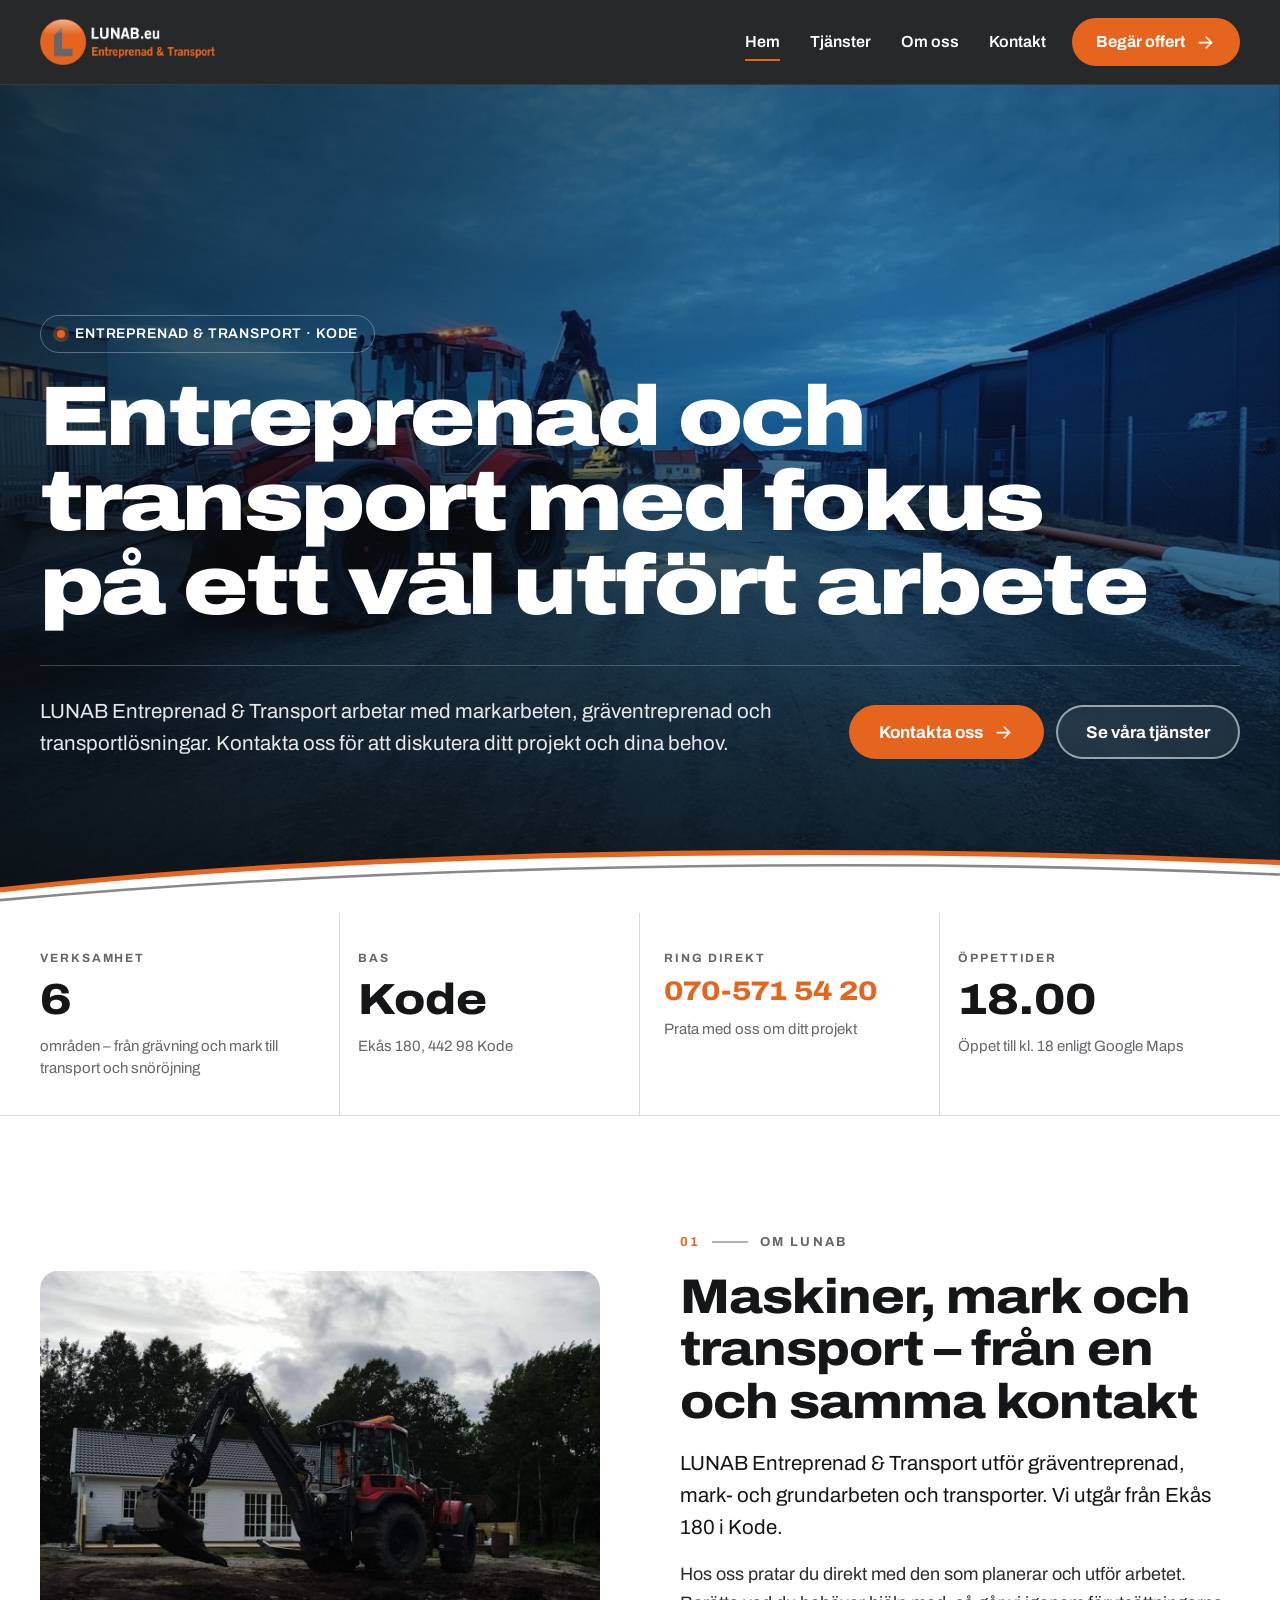
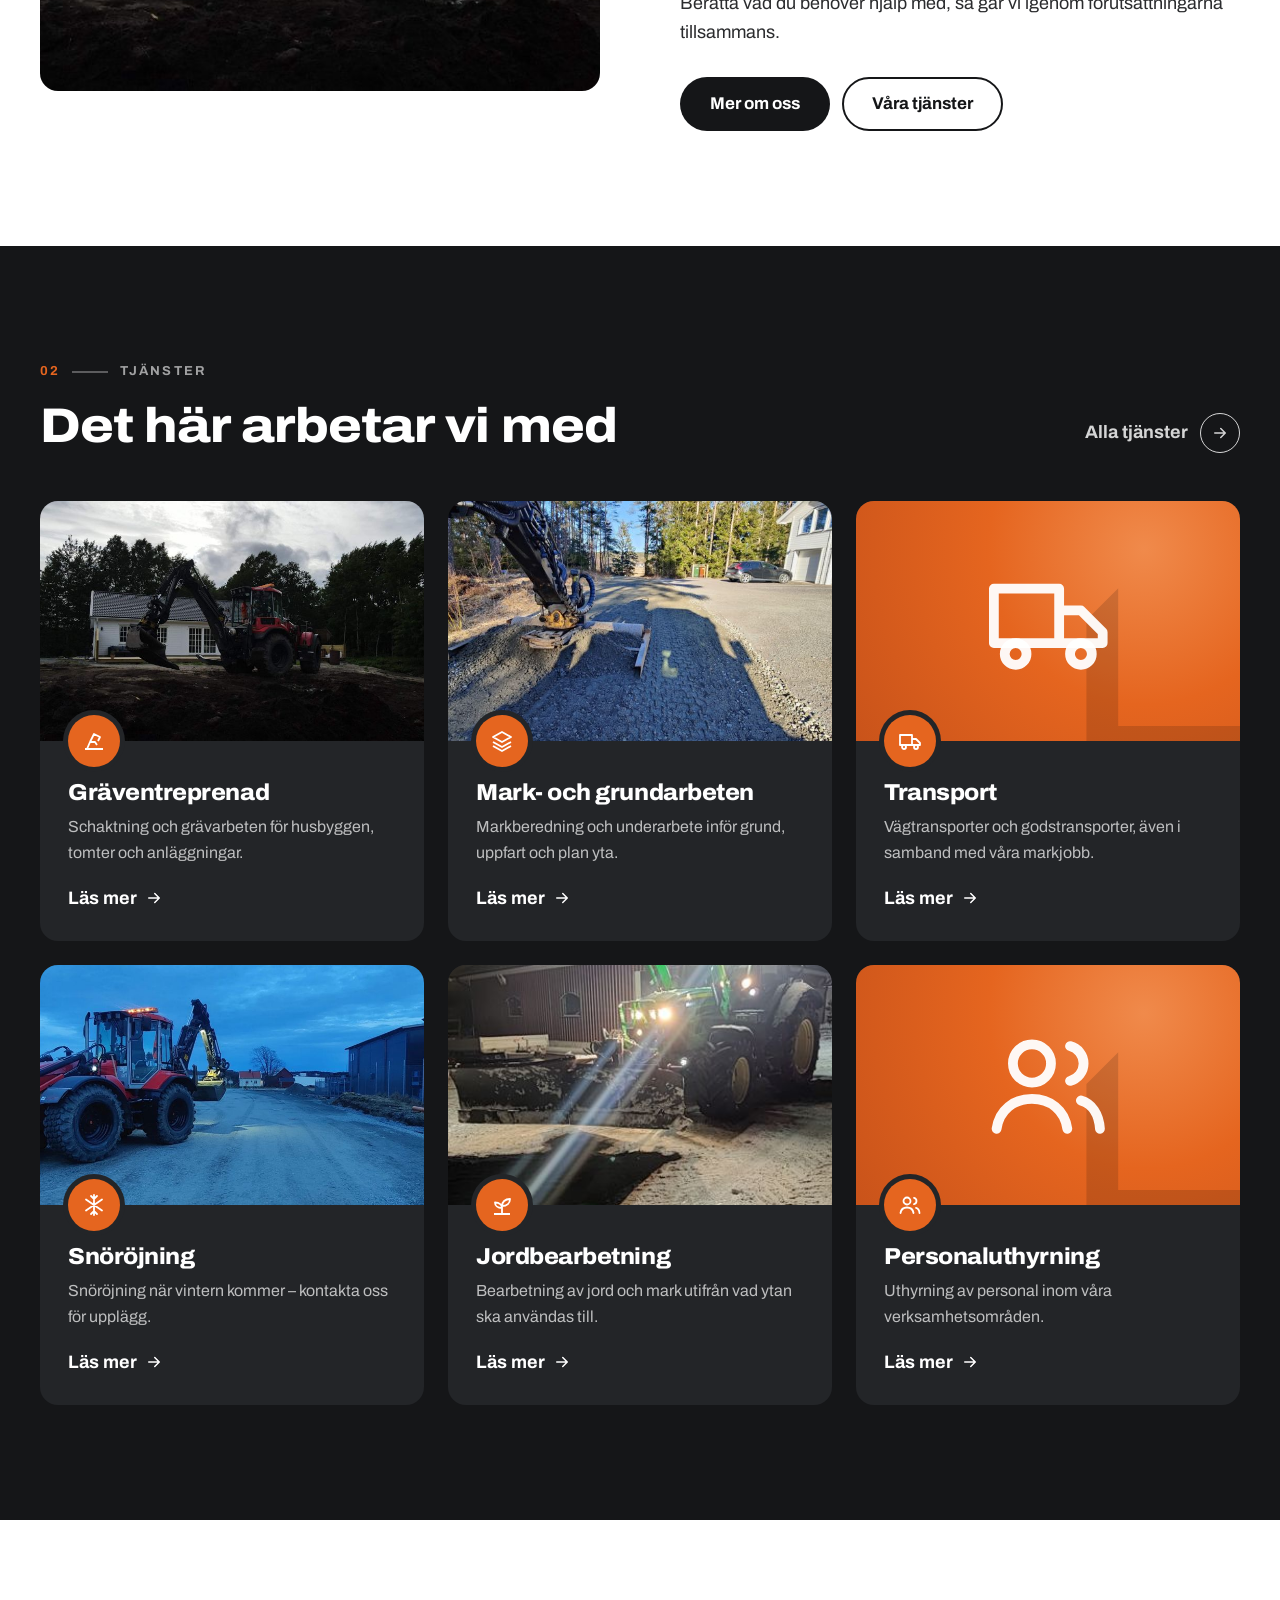
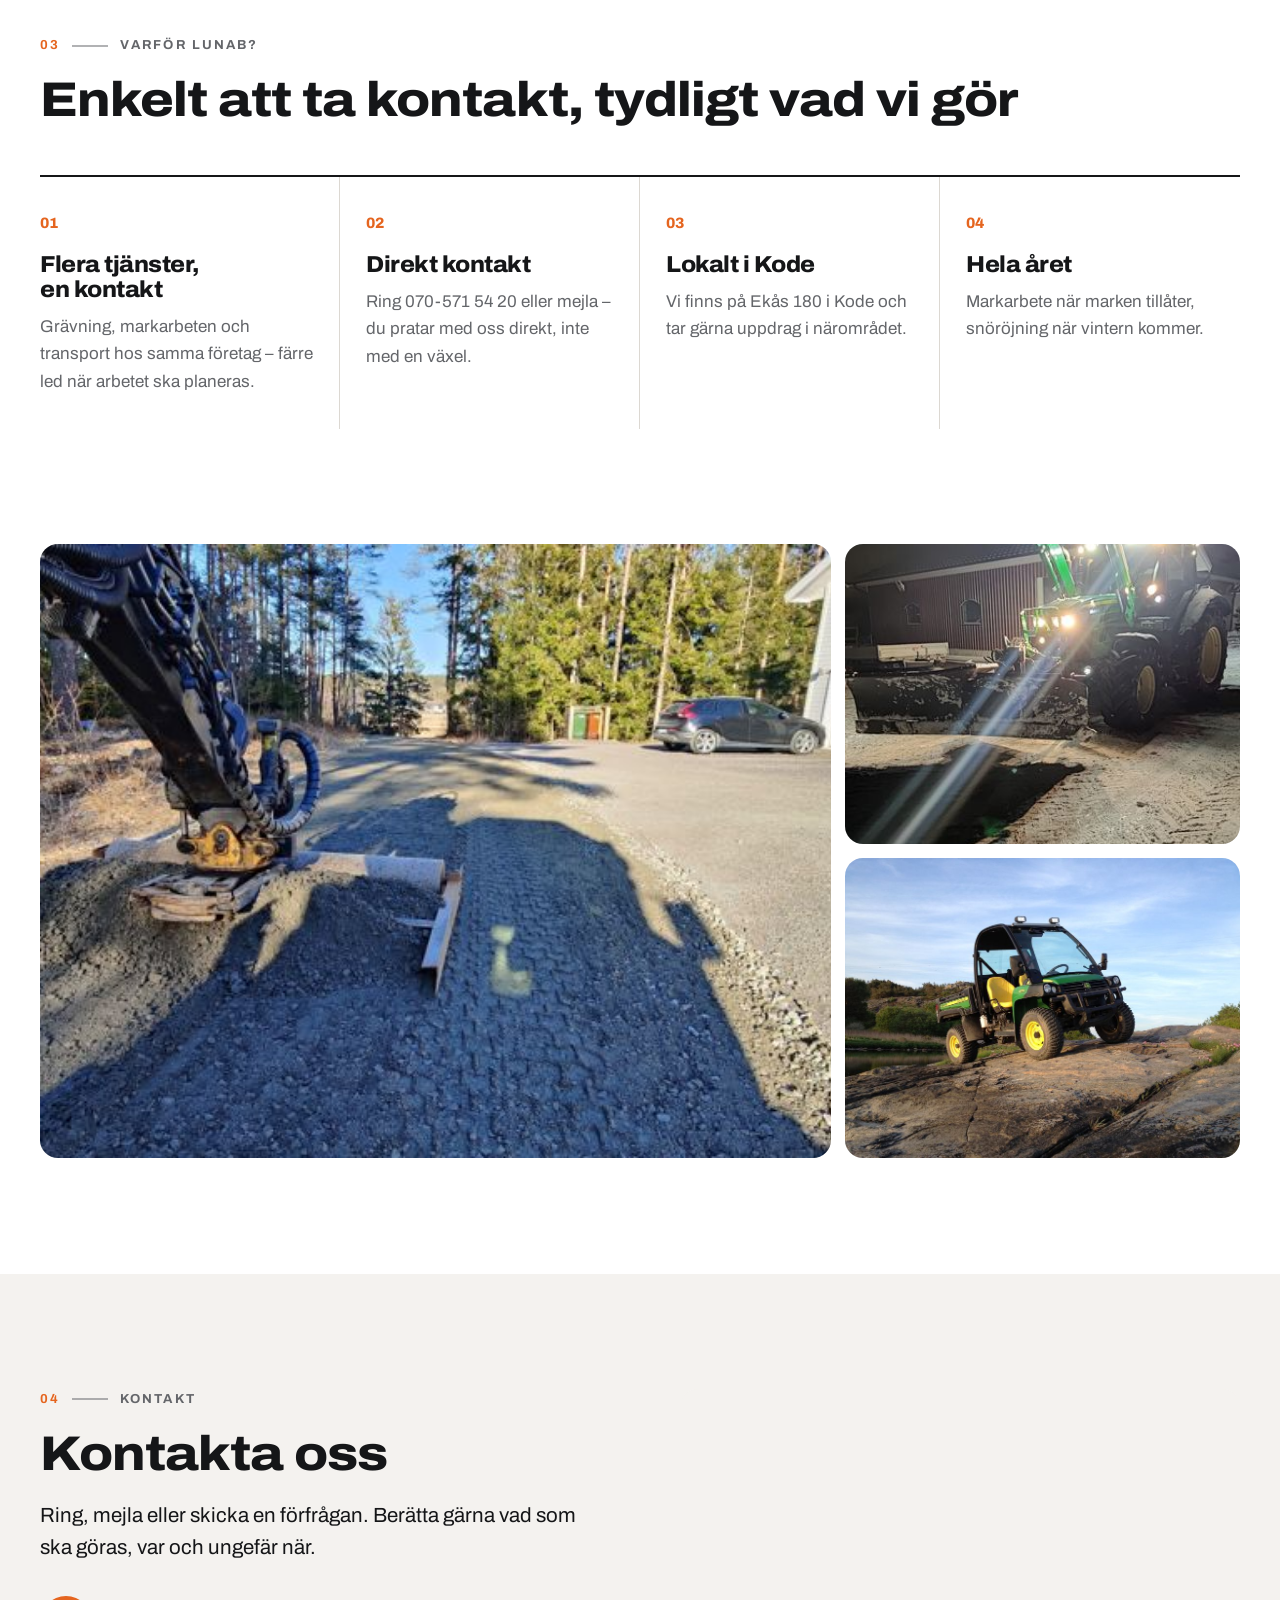
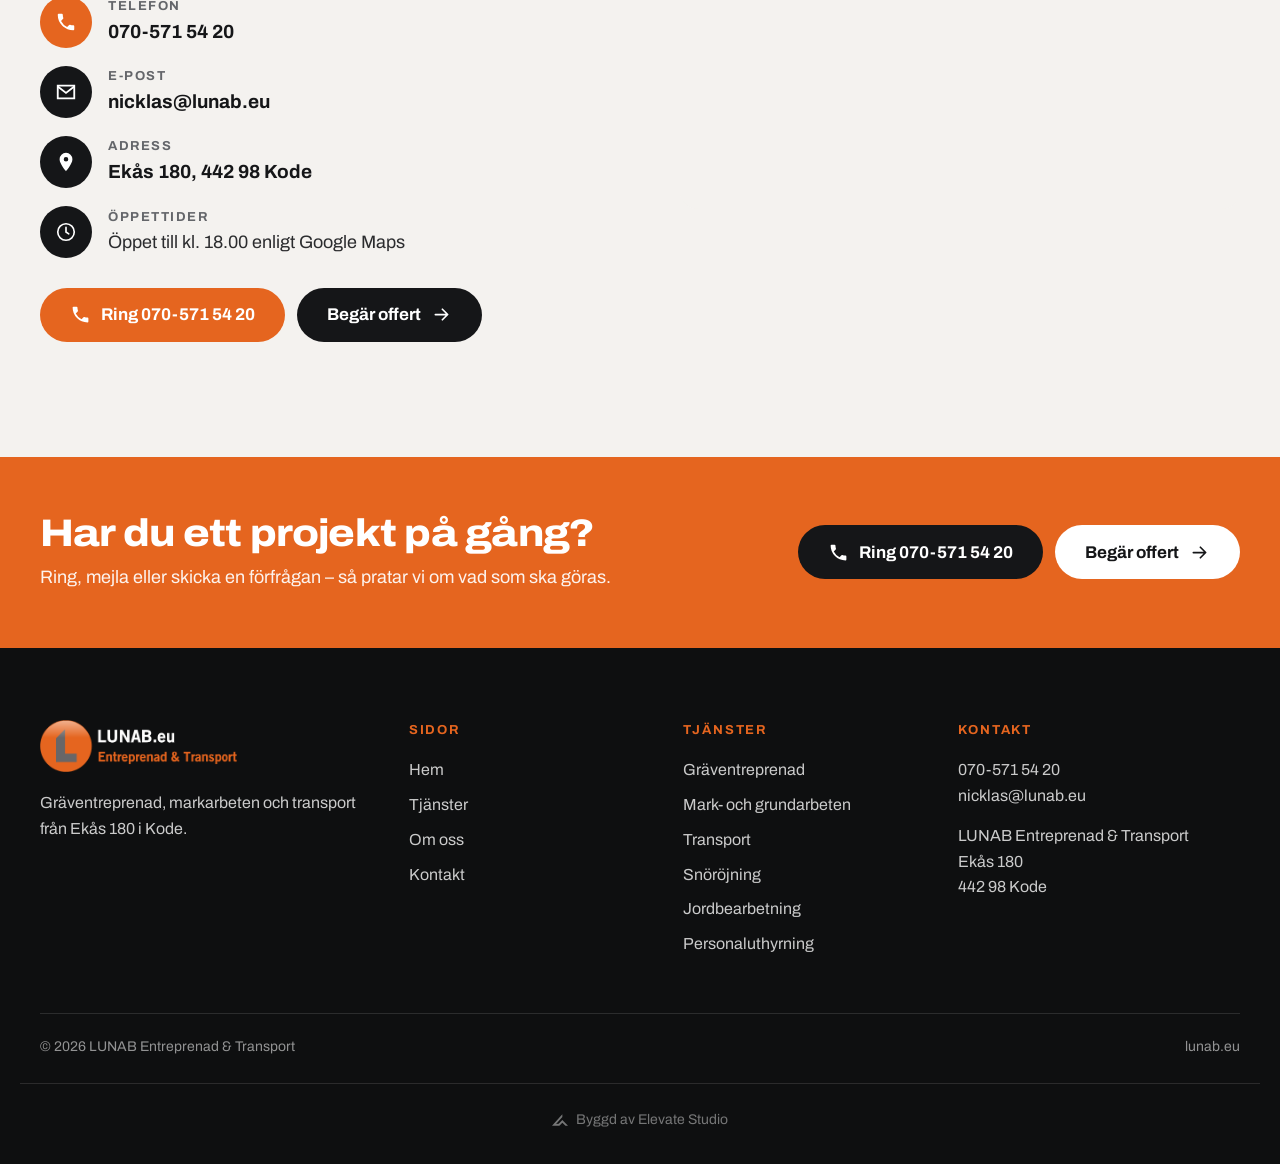
==== commit e2195cd3: "Lägg till Elevate Studio-credit med logga under footern Co-Authored-By: Claude Fable 5.1 <noreply@an" ====
--- a/docs/index.html
+++ b/docs/index.html
@@ -203,6 +203,9 @@
       <a href="https://www.lunab.eu/">lunab.eu</a>
     </div>
   </div>
+<!-- elevate-credit -->
+<style>.elevate-credit{max-width:1240px;margin:24px auto 0;padding:20px 16px 0;border-top:1px solid rgba(128,128,128,.25);display:flex;justify-content:center;box-sizing:border-box}.elevate-credit a{display:inline-flex;align-items:center;gap:8px;padding:8px 0;font:inherit;font-size:13px;line-height:1;color:inherit;opacity:.55;text-decoration:none;transition:opacity .2s}.elevate-credit a:hover,.elevate-credit a:focus-visible{opacity:1}.elevate-credit svg{width:16px;height:16px;flex:none;display:block}@media(min-width:1024px){.elevate-credit a{font-size:14px}}</style>
+<div class="elevate-credit"><a href="https://elevatestudio.nu" target="_blank" rel="noopener"><svg viewBox="0 0 1884.3 1353.9" aria-hidden="true"><path d="M0.0 1353.9 L1218.7 0.0 L1218.7 329.1 L479.7 1136.4 L786.7 1132.4 L1215.5 687.4 L1884.3 1349.9 L1590.1 1349.9 L1218.6 994.7 L865.4 1349.9Z" fill="currentColor"/></svg>Byggd av Elevate Studio</a></div>
 </footer>
 <a class="fab" href="tel:+46705715420" aria-label="Ring 070-571 54 20"><svg class="pi" viewBox="0 0 24 24" fill="currentColor" aria-hidden="true"><path d="M6.6 10.8a15.1 15.1 0 0 0 6.6 6.6l2.2-2.2a1 1 0 0 1 1-.25 11.4 11.4 0 0 0 3.6.57 1 1 0 0 1 1 1V20a1 1 0 0 1-1 1A17 17 0 0 1 3 4a1 1 0 0 1 1-1h3.5a1 1 0 0 1 1 1c0 1.25.2 2.45.57 3.57a1 1 0 0 1-.25 1z"/></svg></a>
 <script src="assets/site.js" defer></script>
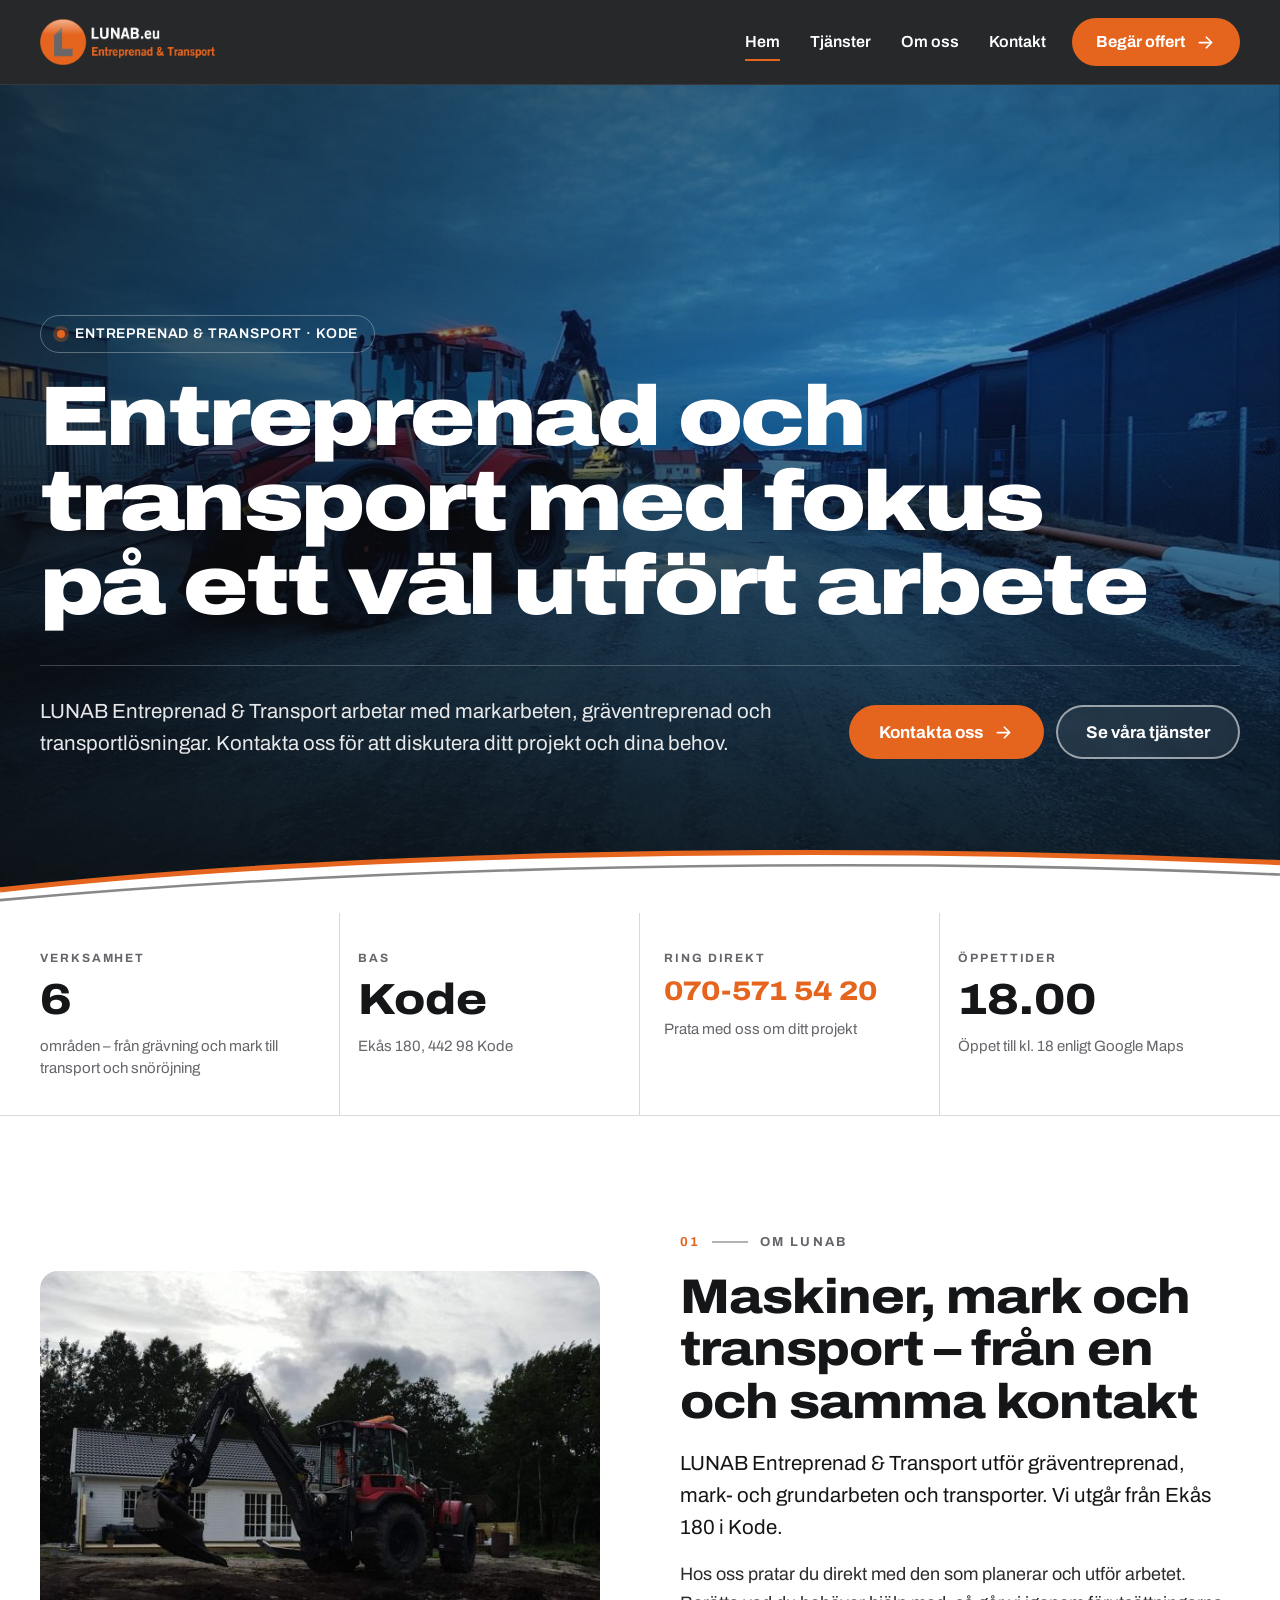
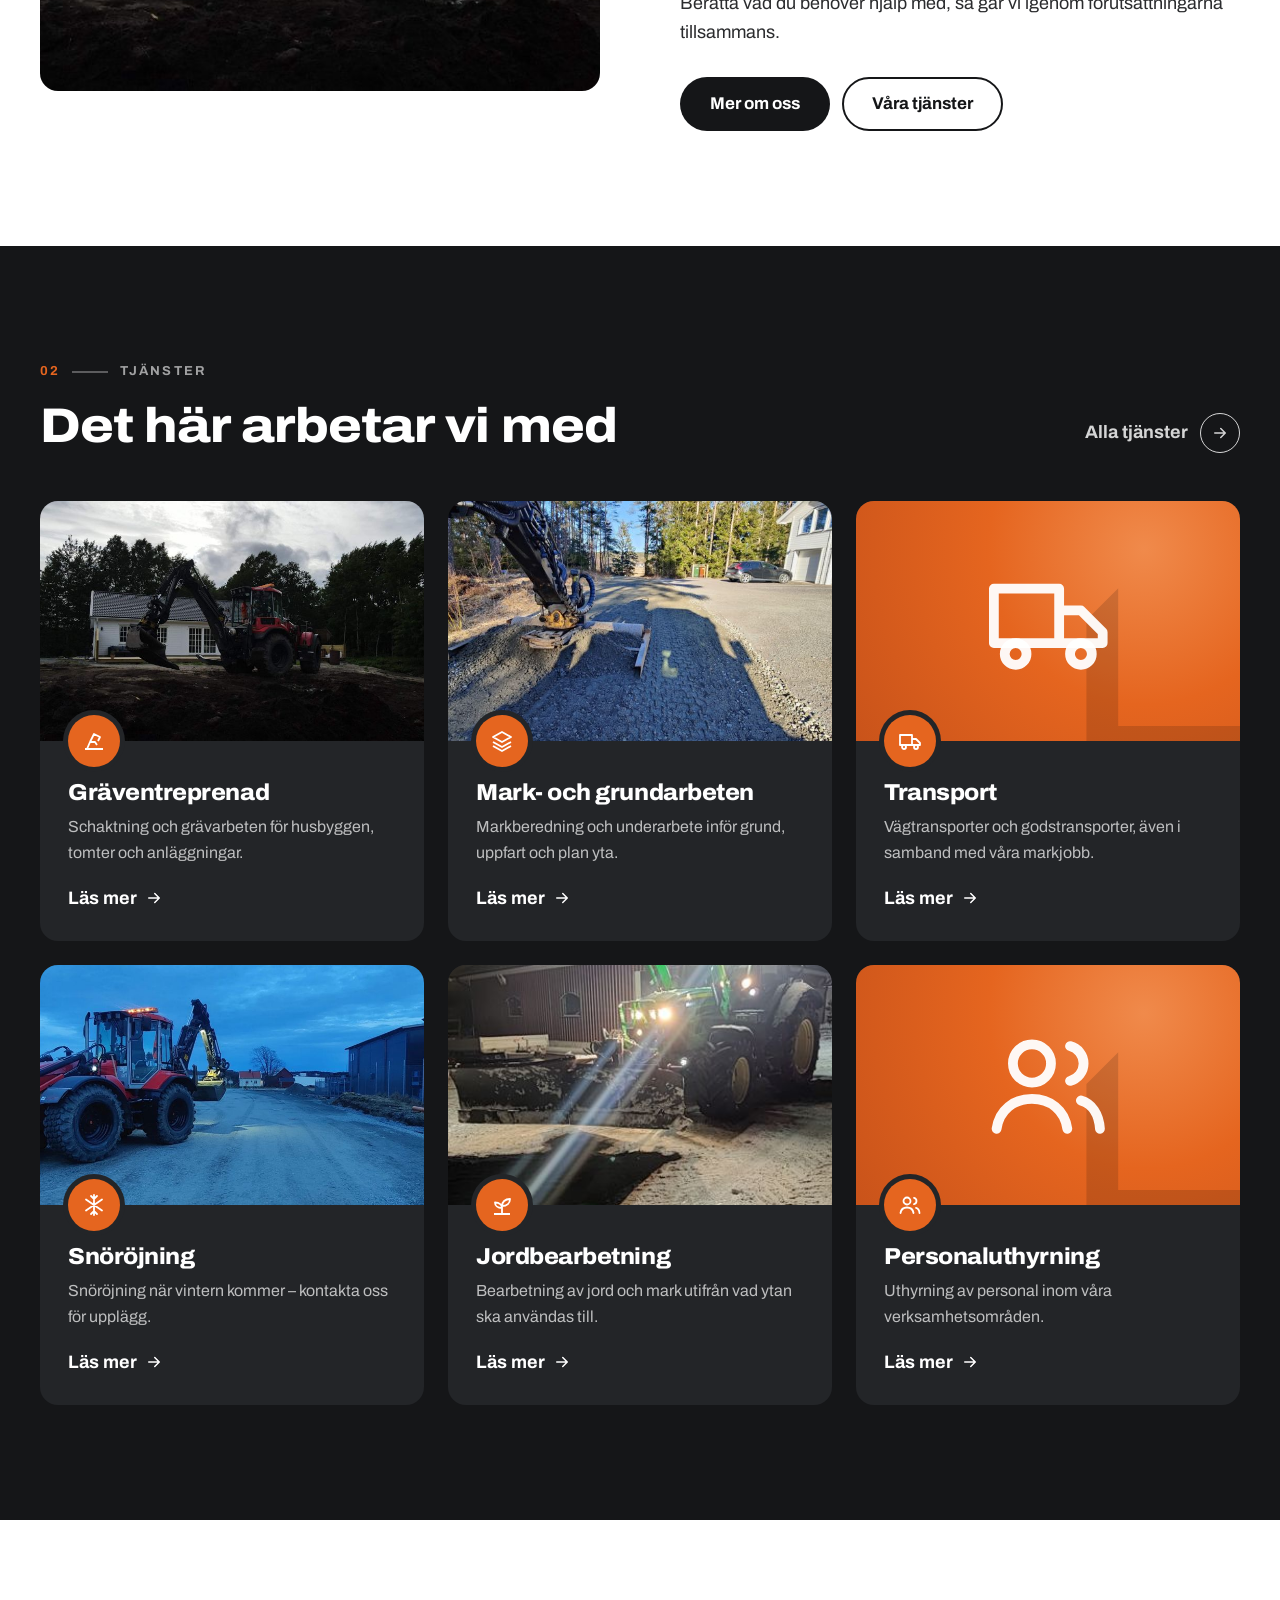
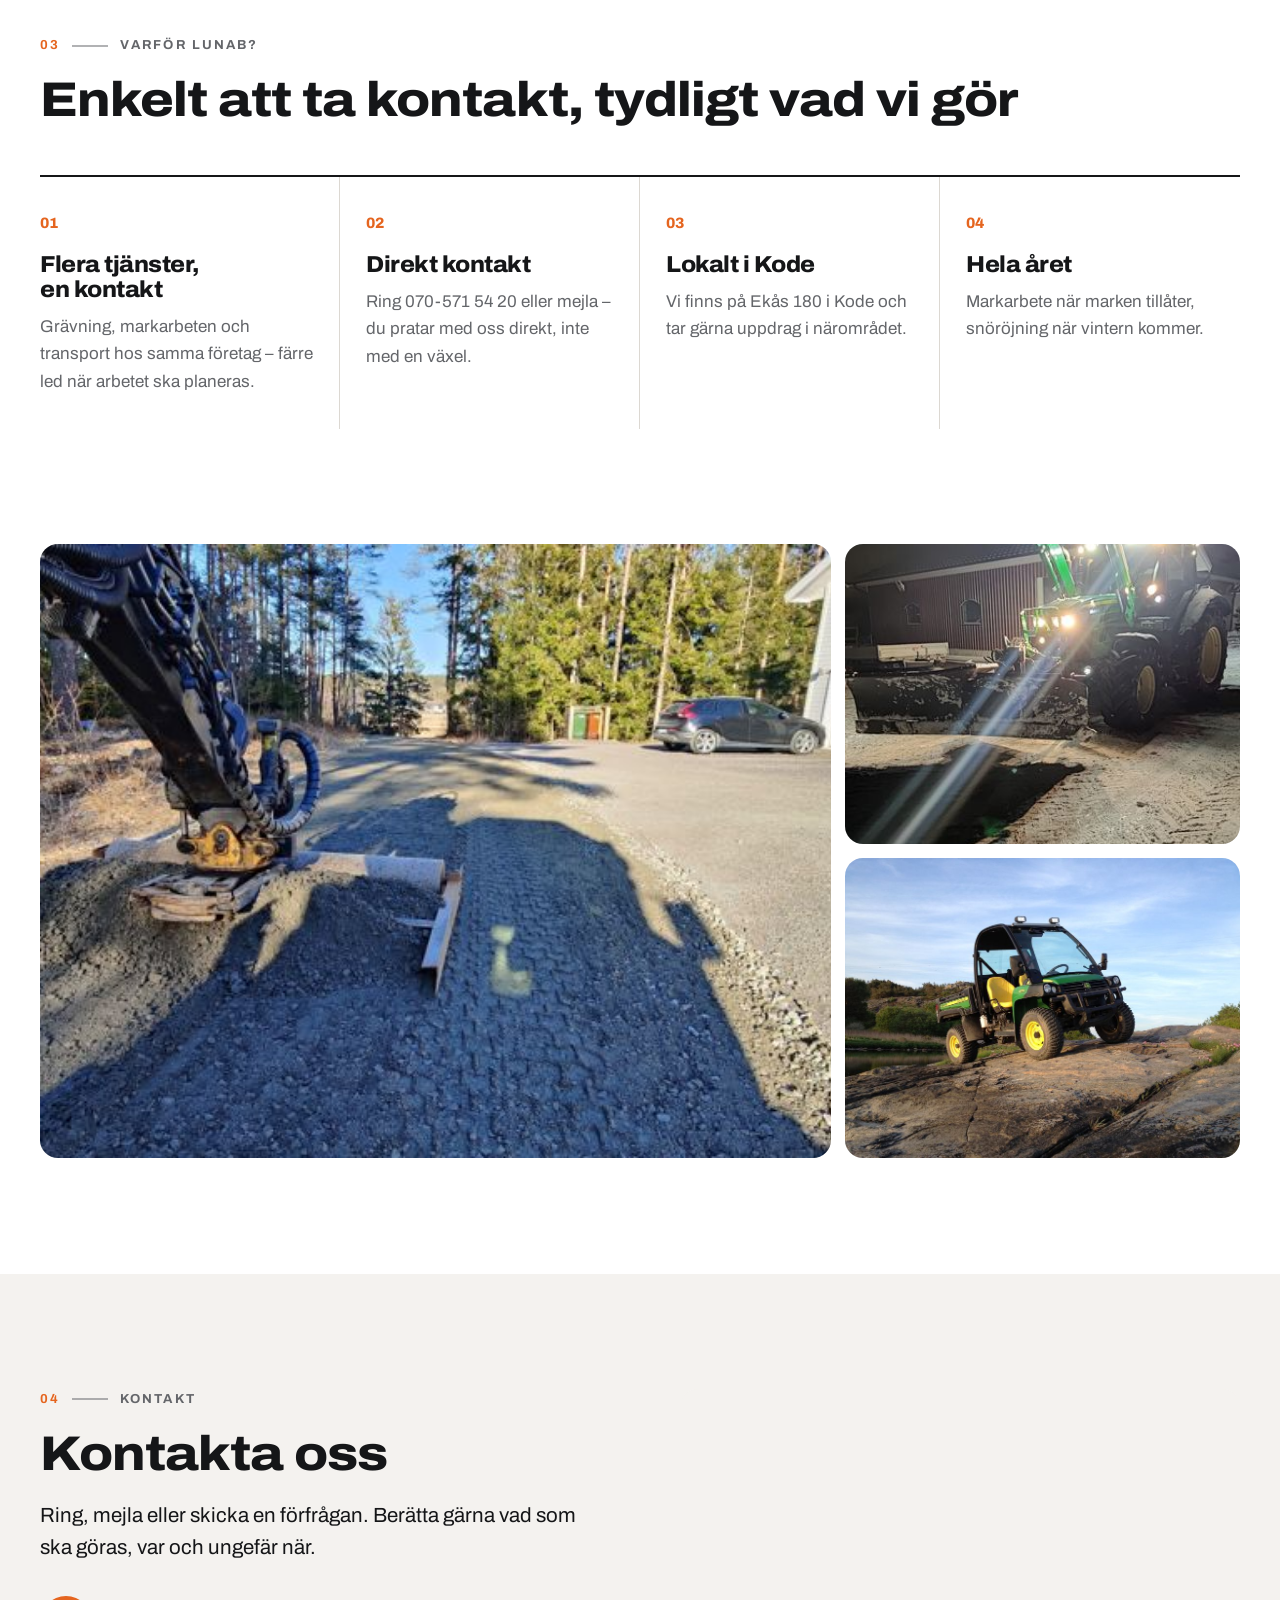
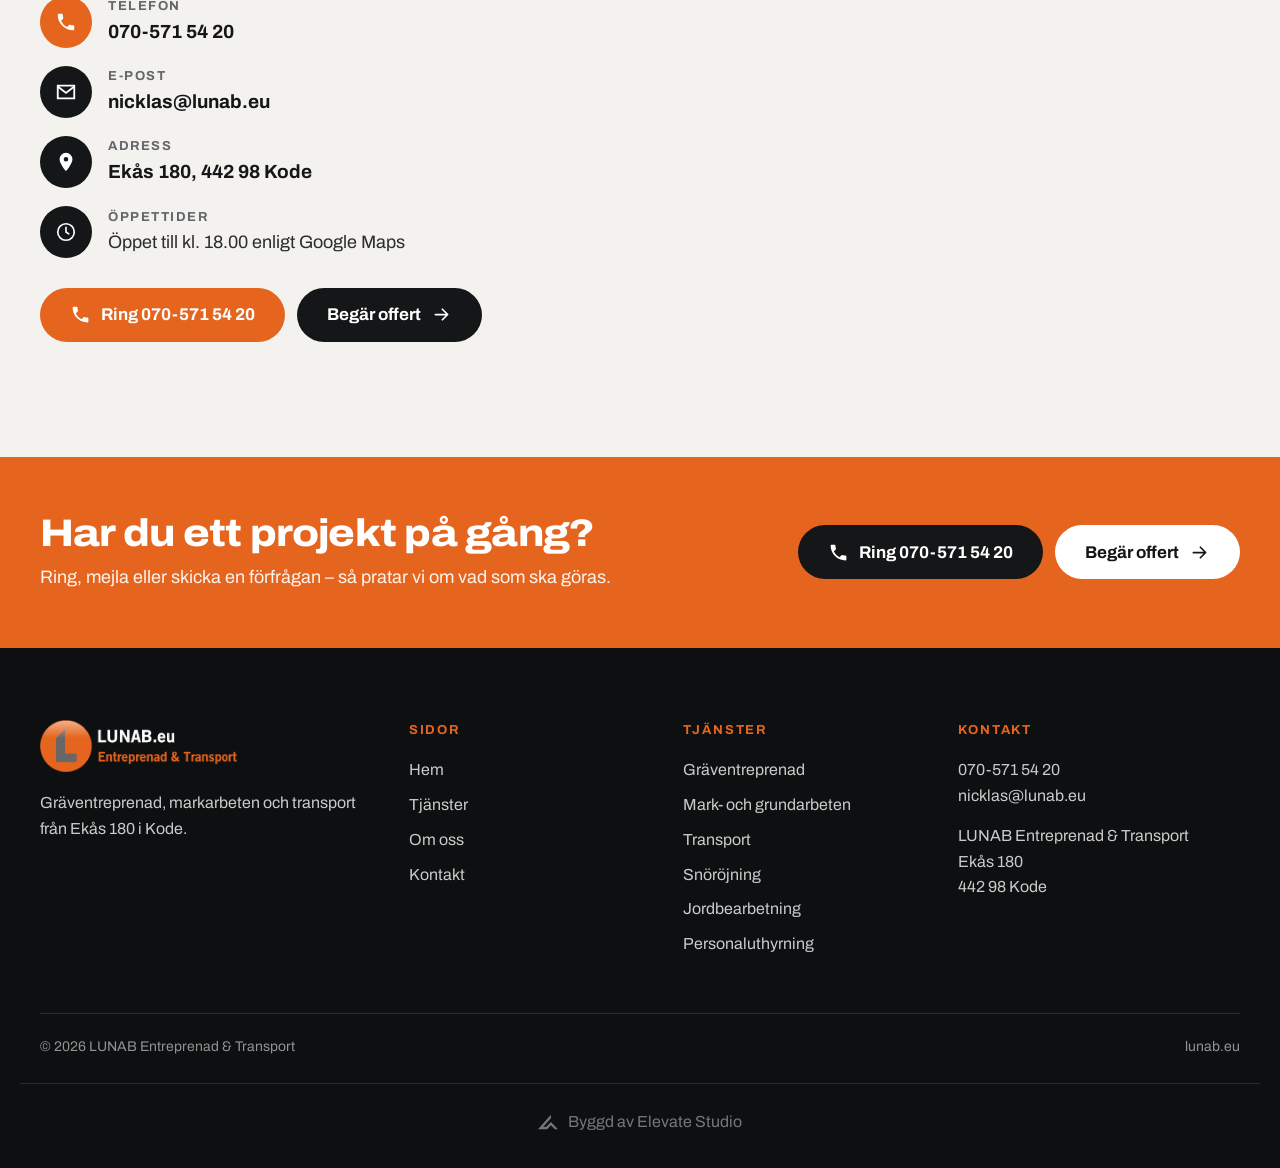
==== commit 9ac4952a: "Gör Elevate Studio-crediten något större (20 px märke, 15–16 px text) Co-Authored-By: Claude Fable 5" ====
--- a/docs/index.html
+++ b/docs/index.html
@@ -204,7 +204,7 @@
     </div>
   </div>
 <!-- elevate-credit -->
-<style>.elevate-credit{max-width:1240px;margin:24px auto 0;padding:20px 16px 0;border-top:1px solid rgba(128,128,128,.25);display:flex;justify-content:center;box-sizing:border-box}.elevate-credit a{display:inline-flex;align-items:center;gap:8px;padding:8px 0;font:inherit;font-size:13px;line-height:1;color:inherit;opacity:.55;text-decoration:none;transition:opacity .2s}.elevate-credit a:hover,.elevate-credit a:focus-visible{opacity:1}.elevate-credit svg{width:16px;height:16px;flex:none;display:block}@media(min-width:1024px){.elevate-credit a{font-size:14px}}</style>
+<style>.elevate-credit{max-width:1240px;margin:24px auto 0;padding:20px 16px 0;border-top:1px solid rgba(128,128,128,.25);display:flex;justify-content:center;box-sizing:border-box}.elevate-credit a{display:inline-flex;align-items:center;gap:10px;padding:8px 0;font:inherit;font-size:15px;line-height:1;color:inherit;opacity:.55;text-decoration:none;transition:opacity .2s}.elevate-credit a:hover,.elevate-credit a:focus-visible{opacity:1}.elevate-credit svg{width:20px;height:20px;flex:none;display:block}@media(min-width:1024px){.elevate-credit a{font-size:16px}}</style>
 <div class="elevate-credit"><a href="https://elevatestudio.nu" target="_blank" rel="noopener"><svg viewBox="0 0 1884.3 1353.9" aria-hidden="true"><path d="M0.0 1353.9 L1218.7 0.0 L1218.7 329.1 L479.7 1136.4 L786.7 1132.4 L1215.5 687.4 L1884.3 1349.9 L1590.1 1349.9 L1218.6 994.7 L865.4 1349.9Z" fill="currentColor"/></svg>Byggd av Elevate Studio</a></div>
 </footer>
 <a class="fab" href="tel:+46705715420" aria-label="Ring 070-571 54 20"><svg class="pi" viewBox="0 0 24 24" fill="currentColor" aria-hidden="true"><path d="M6.6 10.8a15.1 15.1 0 0 0 6.6 6.6l2.2-2.2a1 1 0 0 1 1-.25 11.4 11.4 0 0 0 3.6.57 1 1 0 0 1 1 1V20a1 1 0 0 1-1 1A17 17 0 0 1 3 4a1 1 0 0 1 1-1h3.5a1 1 0 0 1 1 1c0 1.25.2 2.45.57 3.57a1 1 0 0 1-.25 1z"/></svg></a>
